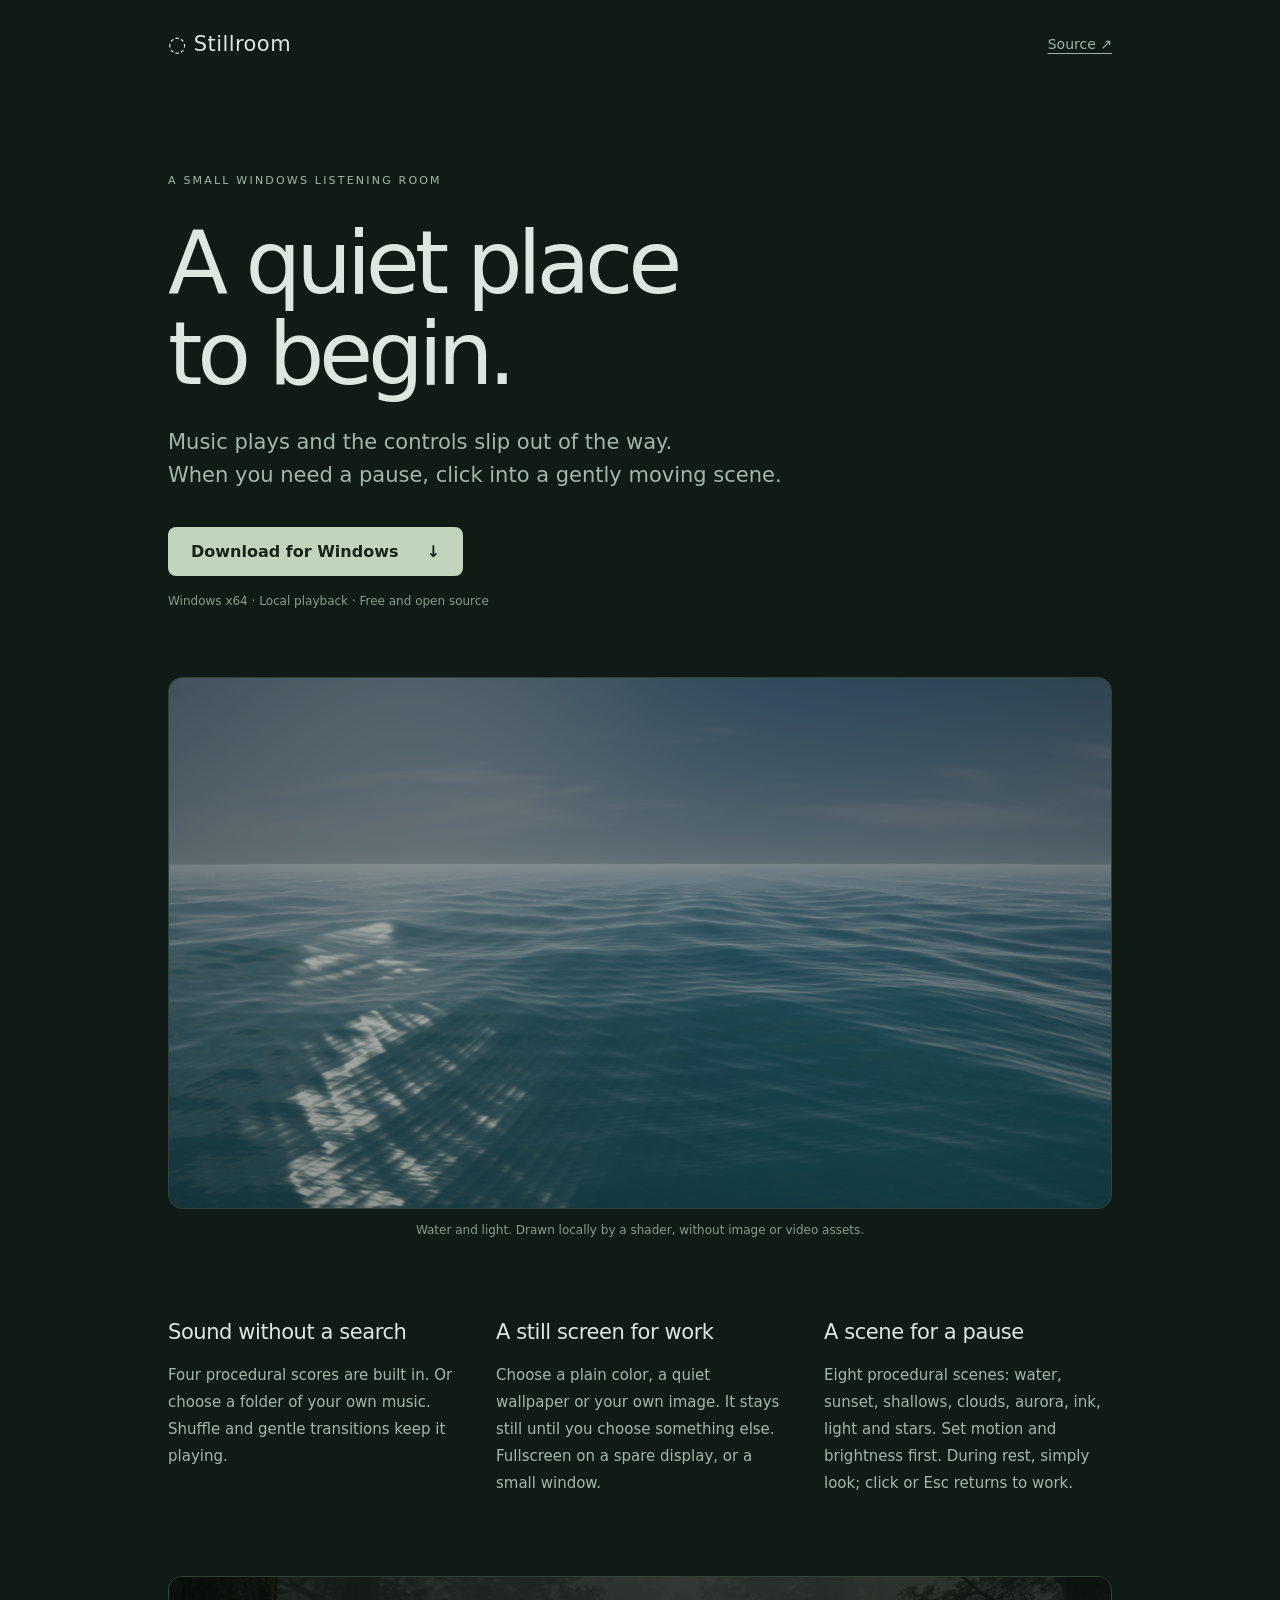
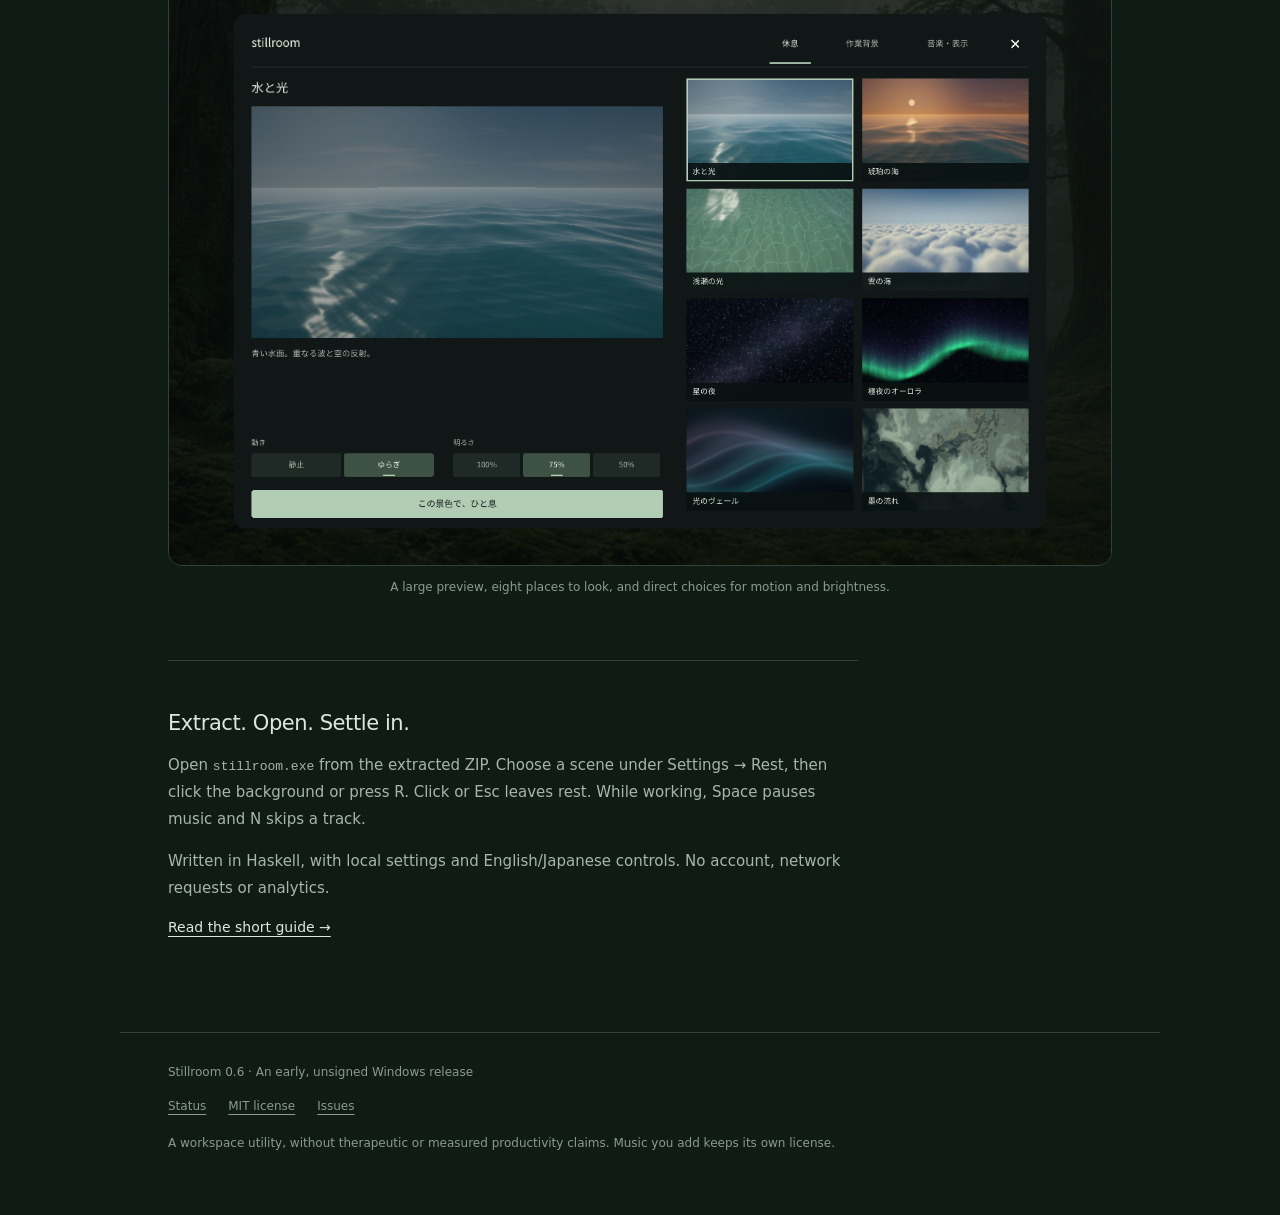
==== docs/index.html @ 0df1431c "Refine the quiet interface and retain native font data" ====
<!doctype html>
<html lang="en">
<meta charset="utf-8">
<meta name="viewport" content="width=device-width, initial-scale=1">
<meta name="description" content="Music and a quiet working screen, with eight procedural scenes for a short pause. A local Windows app written in Haskell, MIT licensed.">
<title>Stillroom — a quiet place to begin</title>
<link rel="stylesheet" href="style.css">
<header><a class="brand" href="./">◌ Stillroom</a><a href="https://github.com/M-simplifier/stillroom">Source ↗</a></header>
<main>
  <p class="eyebrow">A SMALL WINDOWS LISTENING ROOM</p>
  <h1>A quiet place<br>to begin.</h1>
  <p class="intro">Music plays and the controls slip out of the way.<br class="wide"> When you need a pause, click into a gently moving scene.</p>
  <a class="button" href="https://github.com/M-simplifier/stillroom/releases/latest">Download for Windows <span>↓</span></a>
  <p class="detail">Windows x64 · Local playback · Free and open source</p>
  <figure><img src="rest-water.png" width="2562" height="1442" alt="Blue procedural water reflecting a softly lit sky"><figcaption>Water and light. Drawn locally by a shader, without image or video assets.</figcaption></figure>
  <div class="features">
    <section><h2>Sound without a search</h2><p>Four procedural scores are built in. Or choose a folder of your own music. Shuffle and gentle transitions keep it playing.</p></section>
    <section><h2>A still screen for work</h2><p>Choose a plain color, a quiet wallpaper or your own image. It stays still until you choose something else. Fullscreen on a spare display, or a small window.</p></section>
    <section><h2>A scene for a pause</h2><p>Eight procedural scenes: water, sunset, shallows, clouds, aurora, ink, light and stars. Set motion and brightness first. During rest, simply look; click or Esc returns to work.</p></section>
  </div>
  <figure><img src="rest-gallery.png" width="1280" height="800" loading="lazy" alt="Stillroom's eight scene thumbnails and live preview, with motion and brightness settings"><figcaption>A large preview, eight places to look, and direct choices for motion and brightness.</figcaption></figure>
  <section class="start"><h2>Extract. Open. Settle in.</h2><p>Open <code>stillroom.exe</code> from the extracted ZIP. Choose a scene under Settings → Rest, then click the background or press R. Click or Esc leaves rest. While working, Space pauses music and N skips a track.</p><p>Written in Haskell, with local settings and English/Japanese controls. No account, network requests or analytics.</p><a href="https://github.com/M-simplifier/stillroom/blob/main/docs/guide.md">Read the short guide →</a></section>
</main>
<footer><span>Stillroom 0.6 · An early, unsigned Windows release</span><nav><a href="https://github.com/M-simplifier/stillroom/blob/main/STATUS.md">Status</a><a href="https://github.com/M-simplifier/stillroom/blob/main/LICENSE">MIT license</a><a href="https://github.com/M-simplifier/stillroom/issues">Issues</a></nav><p>A workspace utility, without therapeutic or measured productivity claims. Music you add keeps its own license.</p></footer>
</html>
---- docs/style.css ----
:root{color-scheme:dark;background:#111b16;color:#dce8df;font-family:system-ui,-apple-system,"Segoe UI",sans-serif;font-synthesis:none}*{box-sizing:border-box}body{margin:0}a{color:inherit;text-underline-offset:4px}header,main,footer{max-width:1040px;margin:auto;padding:32px 48px}header{display:flex;justify-content:space-between;align-items:center;font-size:14px}.brand{text-decoration:none;font-size:21px;letter-spacing:.02em}header>a:last-child{color:#9fb2a5}main{padding-top:72px}.eyebrow{color:#a3b8a9;font-size:11px;letter-spacing:.2em}h1{font-size:clamp(48px,7.5vw,88px);font-weight:450;letter-spacing:-.06em;line-height:1.04;margin:26px 0}p{line-height:1.8}.intro{font-size:21px;color:#a4b7aa;line-height:1.6;margin:26px 0 34px}.button{display:inline-flex;gap:28px;align-items:center;background:#c1d5bd;color:#16251a;border-radius:8px;padding:15px 23px;text-decoration:none;font-weight:600}.button:hover{background:#d4e6d0}.detail{color:#879d8d;font-size:12px;margin-top:15px}figure{margin:64px 0 66px}figure img{display:block;width:100%;height:auto;border:1px solid #304336;border-radius:14px}figcaption{font-size:12px;color:#879d8d;text-align:center;margin-top:14px}.features{display:grid;grid-template-columns:repeat(3,1fr);gap:40px}h2{font-size:21px;font-weight:500;letter-spacing:-.02em}.features p,.start p{font-size:15px;color:#a4b7aa}.start{margin-top:64px;padding:32px 0;border-top:1px solid #304336;max-width:690px}.start a{font-size:14px}.start code{font-size:13px}footer{border-top:1px solid #304336;font-size:12px;color:#879d8d;margin-top:32px;padding-bottom:48px}footer nav{display:flex;gap:22px;margin:20px 0}footer p{max-width:680px}a:focus-visible{outline:2px solid #d4e6d0;outline-offset:6px}@media(max-width:650px){header,main,footer{padding-left:24px;padding-right:24px}main{padding-top:48px}.intro{font-size:18px}.wide{display:none}.features{grid-template-columns:1fr;gap:14px}figure{margin:45px 0}.start{margin-top:40px}}
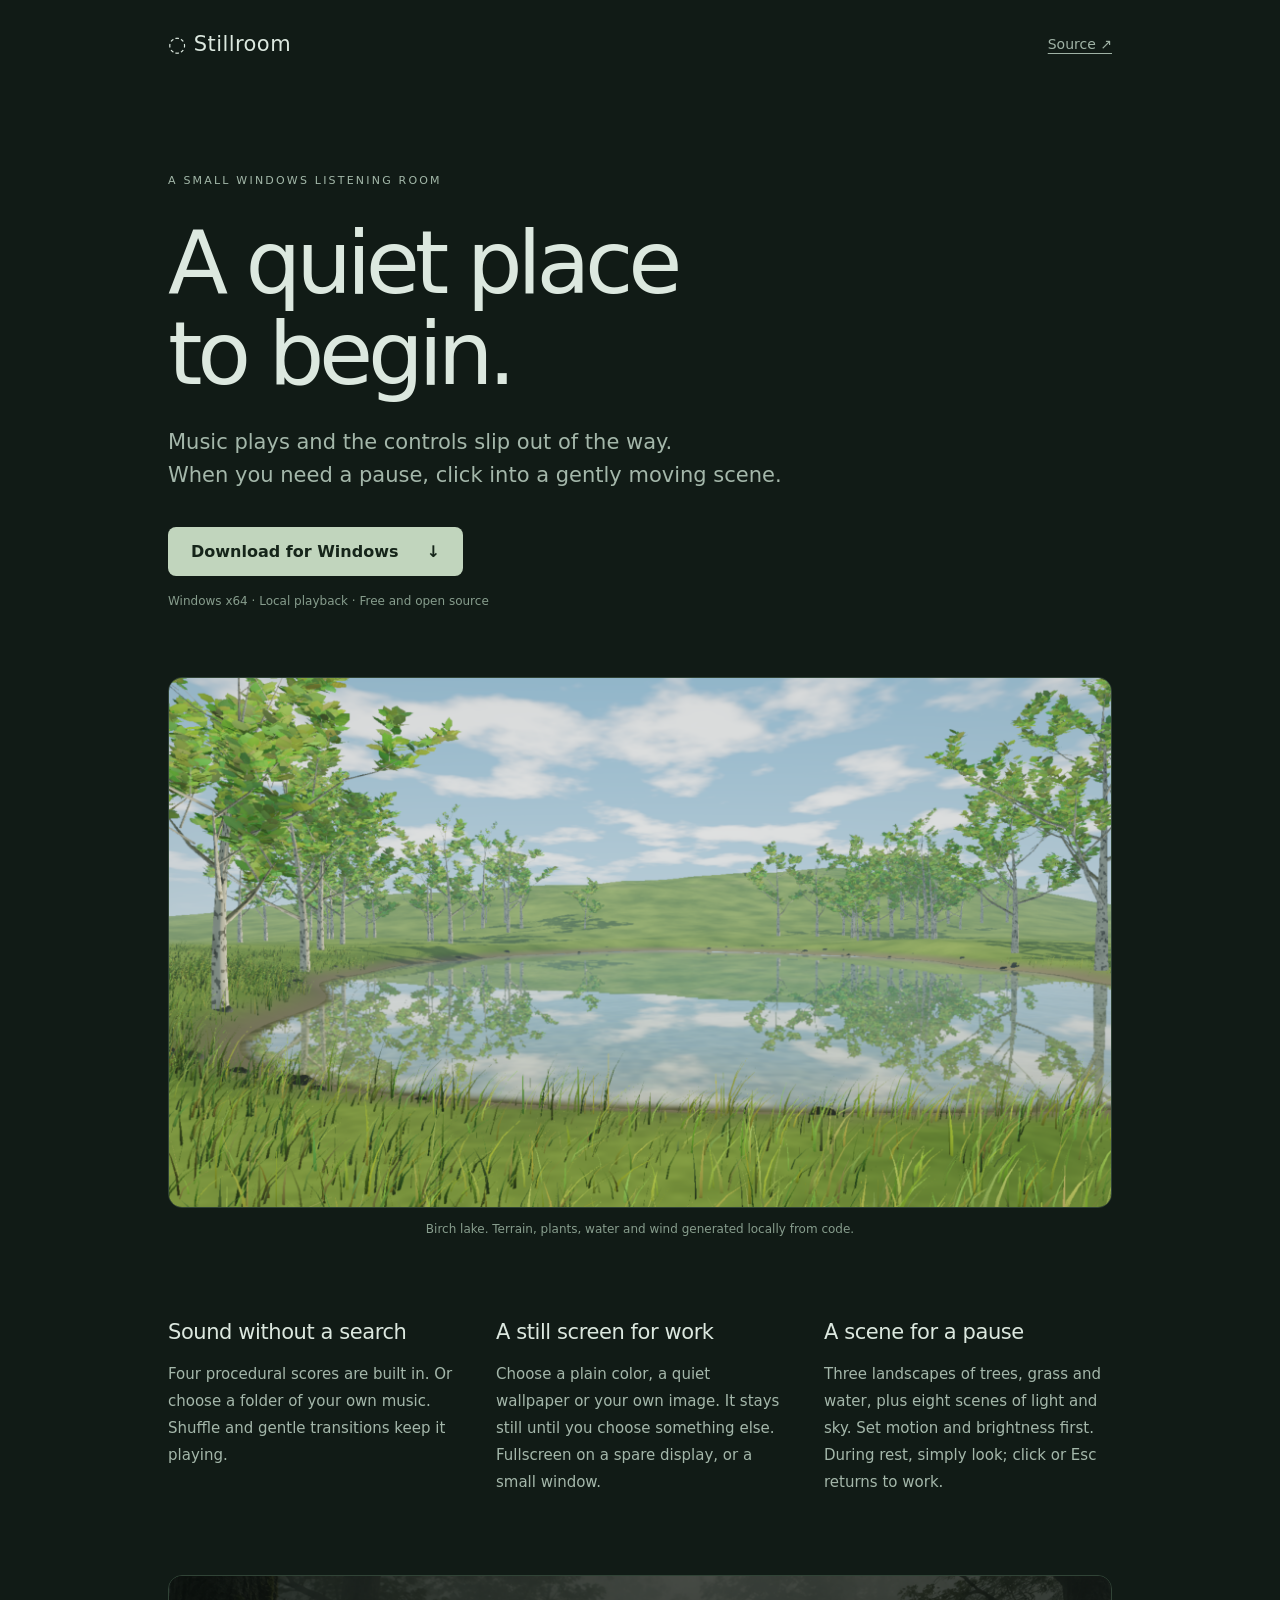
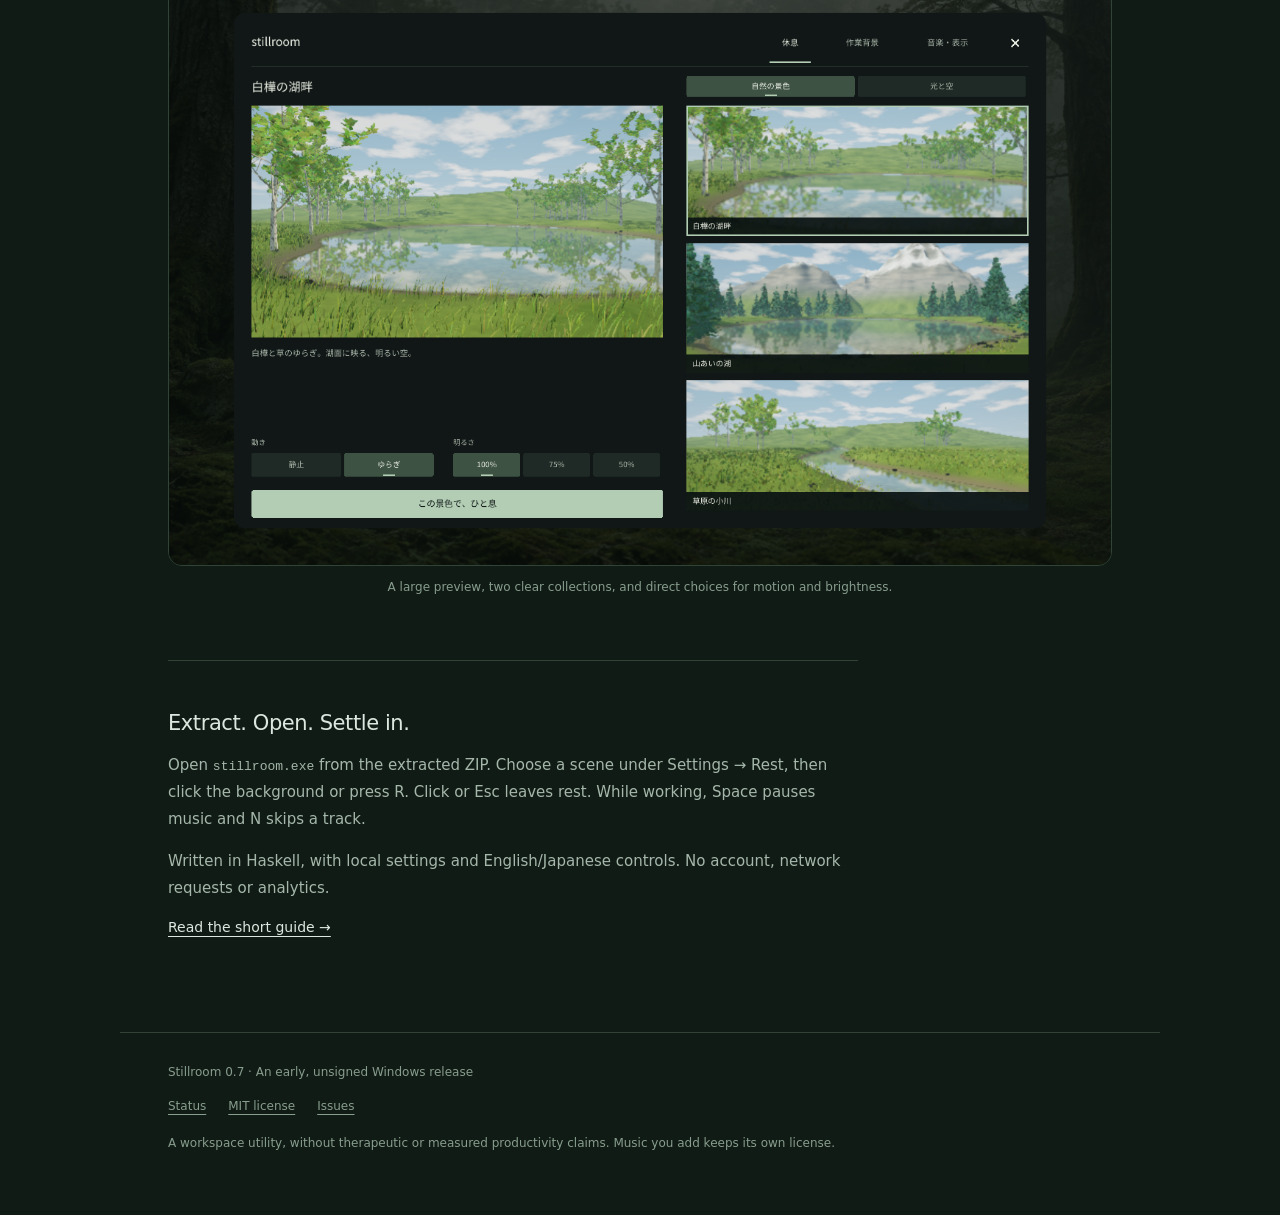
==== commit 24f2fde8: "Add procedural landscapes and bounded rest rendering" ====
--- a/docs/index.html
+++ b/docs/index.html
@@ -2,7 +2,7 @@
 <html lang="en">
 <meta charset="utf-8">
 <meta name="viewport" content="width=device-width, initial-scale=1">
-<meta name="description" content="Music and a quiet working screen, with eight procedural scenes for a short pause. A local Windows app written in Haskell, MIT licensed.">
+<meta name="description" content="Music and a quiet working screen, with eleven procedural scenes for a short pause. A local Windows app written in Haskell, MIT licensed.">
 <title>Stillroom — a quiet place to begin</title>
 <link rel="stylesheet" href="style.css">
 <header><a class="brand" href="./">◌ Stillroom</a><a href="https://github.com/M-simplifier/stillroom">Source ↗</a></header>
@@ -12,14 +12,14 @@
   <p class="intro">Music plays and the controls slip out of the way.<br class="wide"> When you need a pause, click into a gently moving scene.</p>
   <a class="button" href="https://github.com/M-simplifier/stillroom/releases/latest">Download for Windows <span>↓</span></a>
   <p class="detail">Windows x64 · Local playback · Free and open source</p>
-  <figure><img src="rest-water.png" width="2562" height="1442" alt="Blue procedural water reflecting a softly lit sky"><figcaption>Water and light. Drawn locally by a shader, without image or video assets.</figcaption></figure>
+  <figure><img src="rest-landscape.png" width="1920" height="1080" alt="Birches and grass around a lake reflecting the sky"><figcaption>Birch lake. Terrain, plants, water and wind generated locally from code.</figcaption></figure>
   <div class="features">
     <section><h2>Sound without a search</h2><p>Four procedural scores are built in. Or choose a folder of your own music. Shuffle and gentle transitions keep it playing.</p></section>
     <section><h2>A still screen for work</h2><p>Choose a plain color, a quiet wallpaper or your own image. It stays still until you choose something else. Fullscreen on a spare display, or a small window.</p></section>
-    <section><h2>A scene for a pause</h2><p>Eight procedural scenes: water, sunset, shallows, clouds, aurora, ink, light and stars. Set motion and brightness first. During rest, simply look; click or Esc returns to work.</p></section>
+    <section><h2>A scene for a pause</h2><p>Three landscapes of trees, grass and water, plus eight scenes of light and sky. Set motion and brightness first. During rest, simply look; click or Esc returns to work.</p></section>
   </div>
-  <figure><img src="rest-gallery.png" width="1280" height="800" loading="lazy" alt="Stillroom's eight scene thumbnails and live preview, with motion and brightness settings"><figcaption>A large preview, eight places to look, and direct choices for motion and brightness.</figcaption></figure>
+  <figure><img src="rest-gallery.png" width="1280" height="800" loading="lazy" alt="Landscape thumbnails beside a live preview, with motion and brightness settings"><figcaption>A large preview, two clear collections, and direct choices for motion and brightness.</figcaption></figure>
   <section class="start"><h2>Extract. Open. Settle in.</h2><p>Open <code>stillroom.exe</code> from the extracted ZIP. Choose a scene under Settings → Rest, then click the background or press R. Click or Esc leaves rest. While working, Space pauses music and N skips a track.</p><p>Written in Haskell, with local settings and English/Japanese controls. No account, network requests or analytics.</p><a href="https://github.com/M-simplifier/stillroom/blob/main/docs/guide.md">Read the short guide →</a></section>
 </main>
-<footer><span>Stillroom 0.6 · An early, unsigned Windows release</span><nav><a href="https://github.com/M-simplifier/stillroom/blob/main/STATUS.md">Status</a><a href="https://github.com/M-simplifier/stillroom/blob/main/LICENSE">MIT license</a><a href="https://github.com/M-simplifier/stillroom/issues">Issues</a></nav><p>A workspace utility, without therapeutic or measured productivity claims. Music you add keeps its own license.</p></footer>
+<footer><span>Stillroom 0.7 · An early, unsigned Windows release</span><nav><a href="https://github.com/M-simplifier/stillroom/blob/main/STATUS.md">Status</a><a href="https://github.com/M-simplifier/stillroom/blob/main/LICENSE">MIT license</a><a href="https://github.com/M-simplifier/stillroom/issues">Issues</a></nav><p>A workspace utility, without therapeutic or measured productivity claims. Music you add keeps its own license.</p></footer>
 </html>
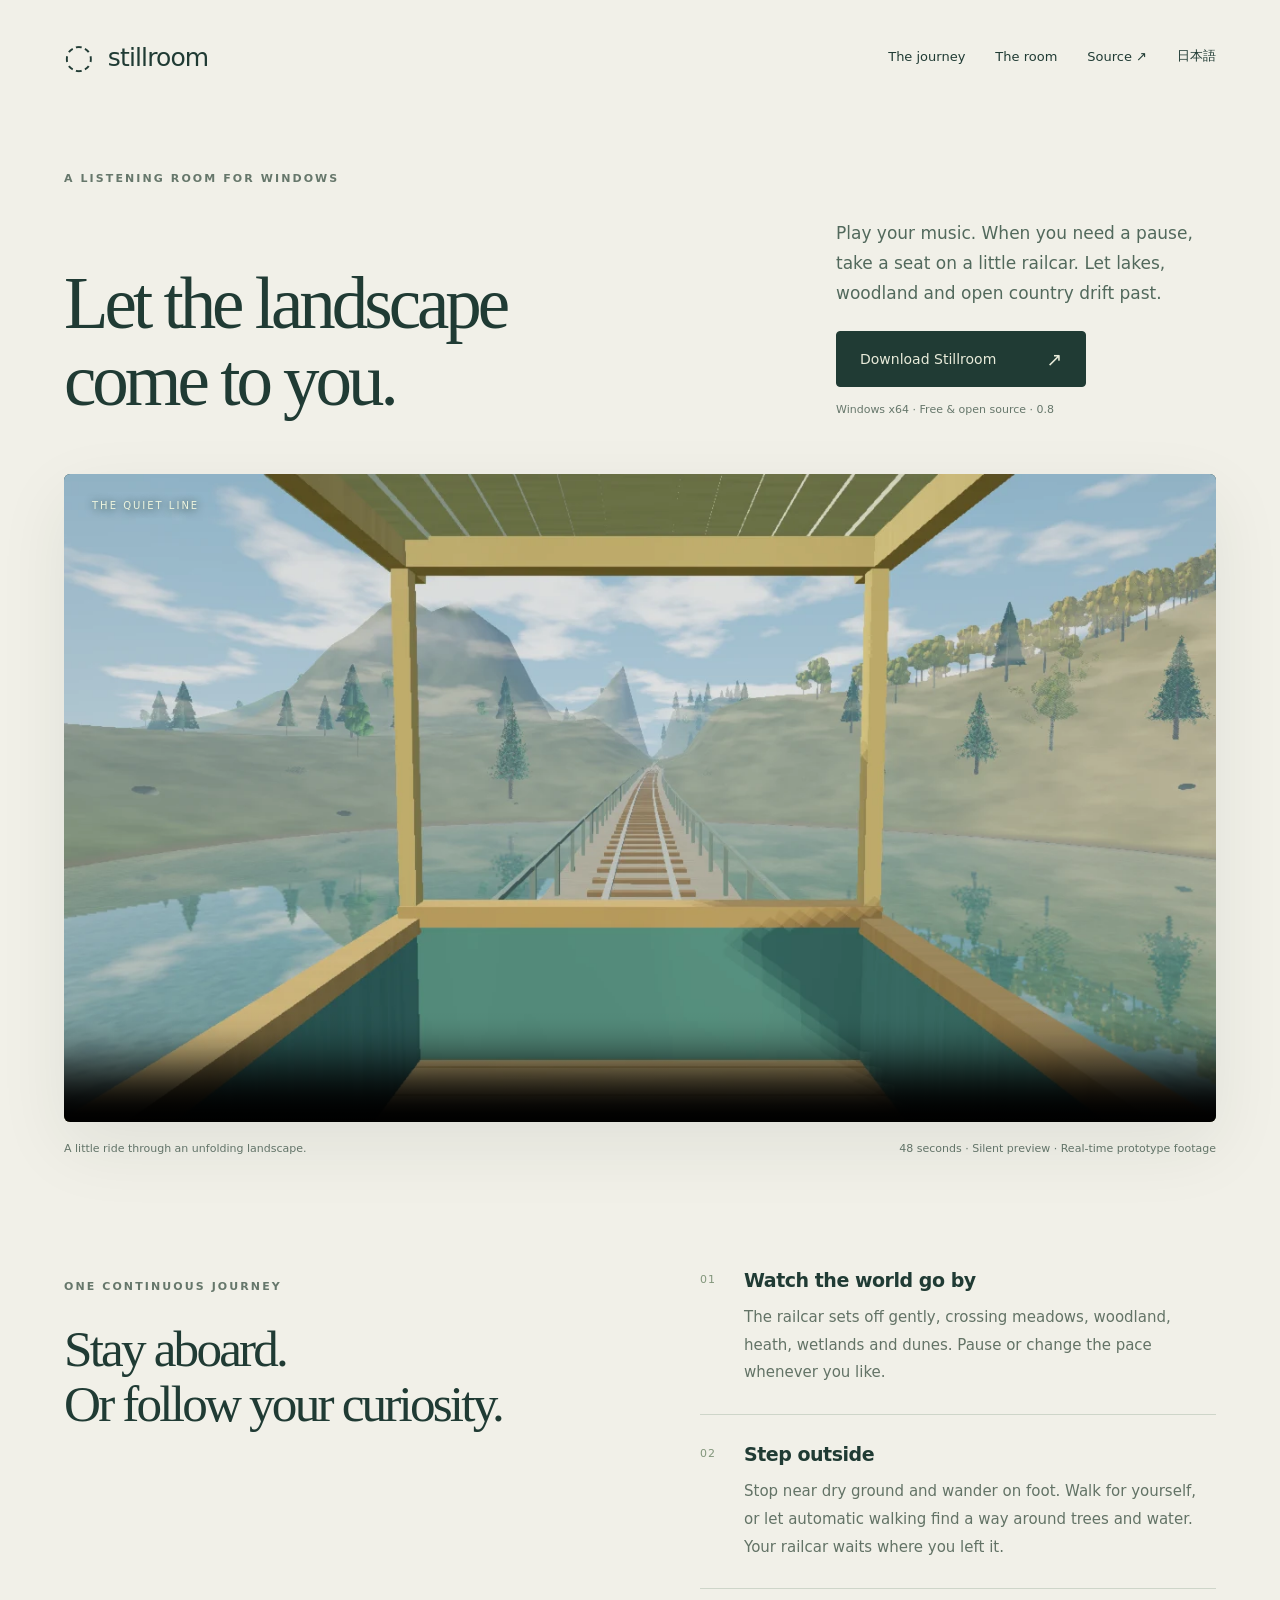
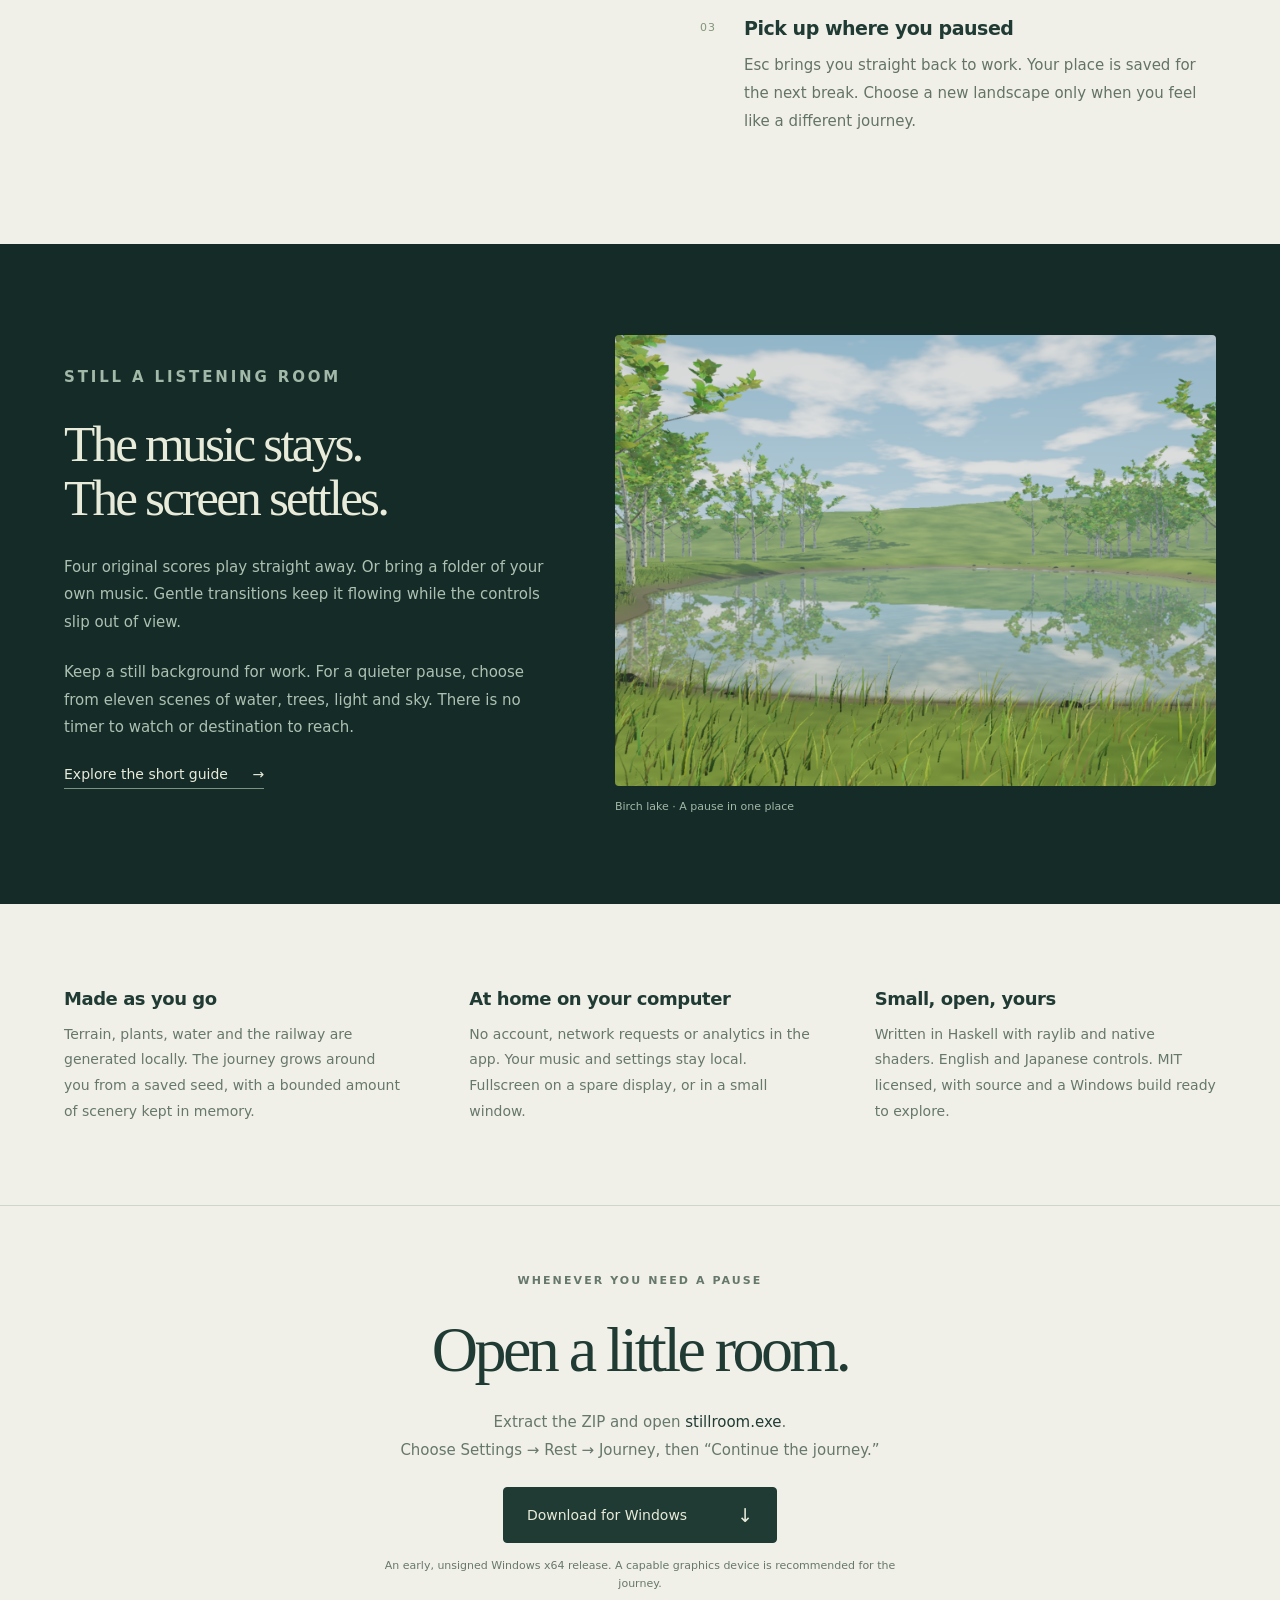
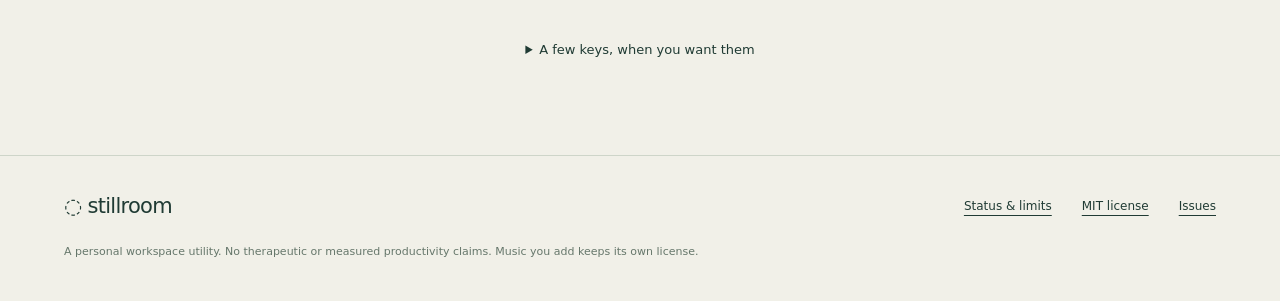
==== commit 443f9c30: "Integrate continuous railcar journeys and refresh the website" ====
--- a/docs/index.html
+++ b/docs/index.html
@@ -1,25 +1,50 @@
 <!doctype html>
 <html lang="en">
-<meta charset="utf-8">
-<meta name="viewport" content="width=device-width, initial-scale=1">
-<meta name="description" content="Music and a quiet working screen, with eleven procedural scenes for a short pause. A local Windows app written in Haskell, MIT licensed.">
-<title>Stillroom — a quiet place to begin</title>
-<link rel="stylesheet" href="style.css">
-<header><a class="brand" href="./">◌ Stillroom</a><a href="https://github.com/M-simplifier/stillroom">Source ↗</a></header>
-<main>
-  <p class="eyebrow">A SMALL WINDOWS LISTENING ROOM</p>
-  <h1>A quiet place<br>to begin.</h1>
-  <p class="intro">Music plays and the controls slip out of the way.<br class="wide"> When you need a pause, click into a gently moving scene.</p>
-  <a class="button" href="https://github.com/M-simplifier/stillroom/releases/latest">Download for Windows <span>↓</span></a>
-  <p class="detail">Windows x64 · Local playback · Free and open source</p>
-  <figure><img src="rest-landscape.png" width="1920" height="1080" alt="Birches and grass around a lake reflecting the sky"><figcaption>Birch lake. Terrain, plants, water and wind generated locally from code.</figcaption></figure>
-  <div class="features">
-    <section><h2>Sound without a search</h2><p>Four procedural scores are built in. Or choose a folder of your own music. Shuffle and gentle transitions keep it playing.</p></section>
-    <section><h2>A still screen for work</h2><p>Choose a plain color, a quiet wallpaper or your own image. It stays still until you choose something else. Fullscreen on a spare display, or a small window.</p></section>
-    <section><h2>A scene for a pause</h2><p>Three landscapes of trees, grass and water, plus eight scenes of light and sky. Set motion and brightness first. During rest, simply look; click or Esc returns to work.</p></section>
-  </div>
-  <figure><img src="rest-gallery.png" width="1280" height="800" loading="lazy" alt="Landscape thumbnails beside a live preview, with motion and brightness settings"><figcaption>A large preview, two clear collections, and direct choices for motion and brightness.</figcaption></figure>
-  <section class="start"><h2>Extract. Open. Settle in.</h2><p>Open <code>stillroom.exe</code> from the extracted ZIP. Choose a scene under Settings → Rest, then click the background or press R. Click or Esc leaves rest. While working, Space pauses music and N skips a track.</p><p>Written in Haskell, with local settings and English/Japanese controls. No account, network requests or analytics.</p><a href="https://github.com/M-simplifier/stillroom/blob/main/docs/guide.md">Read the short guide →</a></section>
+<head>
+  <meta charset="utf-8">
+  <meta name="viewport" content="width=device-width, initial-scale=1">
+  <meta name="description" content="Music for working. A quiet railcar journey when you pause. Stillroom is a free, local Windows listening room with landscapes generated from code.">
+  <meta name="theme-color" content="#152b27">
+  <meta property="og:title" content="Stillroom — let the landscape come to you">
+  <meta property="og:description" content="Play your music. Take a quiet ride. Step outside and wander.">
+  <meta property="og:image" content="https://m-simplifier.github.io/stillroom/journey-poster.webp">
+  <title>Stillroom — let the landscape come to you</title>
+  <link rel="stylesheet" href="style.css">
+</head>
+<body>
+<a class="skip" href="#main">Skip to content</a>
+<header class="site-header">
+  <a class="brand" href="./" aria-label="Stillroom home"><span class="mark" aria-hidden="true">◌</span> stillroom</a>
+  <nav aria-label="Main navigation"><a href="#journey">The journey</a><a href="#room">The room</a><a href="https://github.com/M-simplifier/stillroom">Source ↗</a><a href="ja.html" lang="ja">日本語</a></nav>
+</header>
+<main id="main">
+  <section class="hero wrap" aria-labelledby="hero-title">
+    <p class="eyebrow">A listening room for Windows</p>
+    <div class="hero-copy"><h1 id="hero-title">Let the landscape<br>come to you.</h1><div class="hero-aside"><p>Play your music. When you need a pause, take a seat on a little railcar. Let lakes, woodland and open country drift past.</p><a class="button" href="https://github.com/M-simplifier/stillroom/releases/latest">Download Stillroom <span aria-hidden="true">↗</span></a><p class="detail">Windows x64 · Free &amp; open source · 0.8</p></div></div>
+  </section>
+  <figure class="film wrap" id="journey">
+    <div class="film-frame"><video controls playsinline preload="none" poster="journey-poster.webp" width="1280" height="720" aria-label="A quiet railcar ride through a procedurally generated landscape"><source src="journey.mp4" type="video/mp4"><p>Your browser cannot play this video. <a href="journey.mp4">Download the journey film</a>.</p></video><span class="film-tag" aria-hidden="true">THE QUIET LINE</span></div>
+    <figcaption><span>A little ride through an unfolding landscape.</span><span>48 seconds · Silent preview · Real-time prototype footage</span></figcaption>
+  </figure>
+  <section class="journey-copy wrap" aria-labelledby="journey-title">
+    <div class="section-heading"><p class="eyebrow">One continuous journey</p><h2 id="journey-title">Stay aboard.<br>Or follow your curiosity.</h2></div>
+    <div class="steps">
+      <article><span class="number">01</span><h3>Watch the world go by</h3><p>The railcar sets off gently, crossing meadows, woodland, heath, wetlands and dunes. Pause or change the pace whenever you like.</p></article>
+      <article><span class="number">02</span><h3>Step outside</h3><p>Stop near dry ground and wander on foot. Walk for yourself, or let automatic walking find a way around trees and water. Your railcar waits where you left it.</p></article>
+      <article><span class="number">03</span><h3>Pick up where you paused</h3><p>Esc brings you straight back to work. Your place is saved for the next break. Choose a new landscape only when you feel like a different journey.</p></article>
+    </div>
+  </section>
+  <section class="room" id="room" aria-labelledby="room-title"><div class="wrap room-grid">
+    <div><p class="eyebrow">Still a listening room</p><h2 id="room-title">The music stays.<br>The screen settles.</h2><p>Four original scores play straight away. Or bring a folder of your own music. Gentle transitions keep it flowing while the controls slip out of view.</p><p>Keep a still background for work. For a quieter pause, choose from eleven scenes of water, trees, light and sky. There is no timer to watch or destination to reach.</p><a class="text-link" href="https://github.com/M-simplifier/stillroom/blob/main/docs/guide.md">Explore the short guide <span aria-hidden="true">→</span></a></div>
+    <figure><img src="rest-landscape.png" width="1920" height="1080" loading="lazy" alt="A still viewpoint among birches and grasses at a reflective lake"><figcaption>Birch lake · A pause in one place</figcaption></figure>
+  </div></section>
+  <section class="details wrap" aria-label="About the app">
+    <article><h3>Made as you go</h3><p>Terrain, plants, water and the railway are generated locally. The journey grows around you from a saved seed, with a bounded amount of scenery kept in memory.</p></article>
+    <article><h3>At home on your computer</h3><p>No account, network requests or analytics in the app. Your music and settings stay local. Fullscreen on a spare display, or in a small window.</p></article>
+    <article><h3>Small, open, yours</h3><p>Written in Haskell with raylib and native shaders. English and Japanese controls. MIT licensed, with source and a Windows build ready to explore.</p></article>
+  </section>
+  <section class="start wrap" aria-labelledby="start-title"><p class="eyebrow">Whenever you need a pause</p><h2 id="start-title">Open a little room.</h2><p>Extract the ZIP and open <code>stillroom.exe</code>.<br>Choose Settings → Rest → Journey, then “Continue the journey.”</p><a class="button" href="https://github.com/M-simplifier/stillroom/releases/latest">Download for Windows <span aria-hidden="true">↓</span></a><p class="detail">An early, unsigned Windows x64 release. A capable graphics device is recommended for the journey.</p><details><summary>A few keys, when you want them</summary><div class="keys"><p><kbd>R</kbd> Enter a break <span>·</span> <kbd>Esc</kbd> Return to work</p><p><kbd>Space</kbd> Stop / ride <span>·</span> <kbd>E</kbd> Step outside / board</p><p><kbd>WASD</kbd> Walk <span>·</span> <kbd>Space</kbd> Automatic walking on foot</p><p>Click to look around; click again or press Tab to release. <kbd>F1</kbd> shows the controls.</p></div></details></section>
 </main>
-<footer><span>Stillroom 0.7 · An early, unsigned Windows release</span><nav><a href="https://github.com/M-simplifier/stillroom/blob/main/STATUS.md">Status</a><a href="https://github.com/M-simplifier/stillroom/blob/main/LICENSE">MIT license</a><a href="https://github.com/M-simplifier/stillroom/issues">Issues</a></nav><p>A workspace utility, without therapeutic or measured productivity claims. Music you add keeps its own license.</p></footer>
+<footer class="wrap"><a class="brand" href="./">◌ stillroom</a><nav aria-label="Project links"><a href="https://github.com/M-simplifier/stillroom/blob/main/STATUS.md">Status &amp; limits</a><a href="https://github.com/M-simplifier/stillroom/blob/main/LICENSE">MIT license</a><a href="https://github.com/M-simplifier/stillroom/issues">Issues</a></nav><p>A personal workspace utility. No therapeutic or measured productivity claims. Music you add keeps its own license.</p></footer>
+</body>
 </html>
--- a/docs/style.css
+++ b/docs/style.css
@@ -1 +1,8 @@
-:root{color-scheme:dark;background:#111b16;color:#dce8df;font-family:system-ui,-apple-system,"Segoe UI",sans-serif;font-synthesis:none}*{box-sizing:border-box}body{margin:0}a{color:inherit;text-underline-offset:4px}header,main,footer{max-width:1040px;margin:auto;padding:32px 48px}header{display:flex;justify-content:space-between;align-items:center;font-size:14px}.brand{text-decoration:none;font-size:21px;letter-spacing:.02em}header>a:last-child{color:#9fb2a5}main{padding-top:72px}.eyebrow{color:#a3b8a9;font-size:11px;letter-spacing:.2em}h1{font-size:clamp(48px,7.5vw,88px);font-weight:450;letter-spacing:-.06em;line-height:1.04;margin:26px 0}p{line-height:1.8}.intro{font-size:21px;color:#a4b7aa;line-height:1.6;margin:26px 0 34px}.button{display:inline-flex;gap:28px;align-items:center;background:#c1d5bd;color:#16251a;border-radius:8px;padding:15px 23px;text-decoration:none;font-weight:600}.button:hover{background:#d4e6d0}.detail{color:#879d8d;font-size:12px;margin-top:15px}figure{margin:64px 0 66px}figure img{display:block;width:100%;height:auto;border:1px solid #304336;border-radius:14px}figcaption{font-size:12px;color:#879d8d;text-align:center;margin-top:14px}.features{display:grid;grid-template-columns:repeat(3,1fr);gap:40px}h2{font-size:21px;font-weight:500;letter-spacing:-.02em}.features p,.start p{font-size:15px;color:#a4b7aa}.start{margin-top:64px;padding:32px 0;border-top:1px solid #304336;max-width:690px}.start a{font-size:14px}.start code{font-size:13px}footer{border-top:1px solid #304336;font-size:12px;color:#879d8d;margin-top:32px;padding-bottom:48px}footer nav{display:flex;gap:22px;margin:20px 0}footer p{max-width:680px}a:focus-visible{outline:2px solid #d4e6d0;outline-offset:6px}@media(max-width:650px){header,main,footer{padding-left:24px;padding-right:24px}main{padding-top:48px}.intro{font-size:18px}.wide{display:none}.features{grid-template-columns:1fr;gap:14px}figure{margin:45px 0}.start{margin-top:40px}}
+@charset "UTF-8";
+:root{color-scheme:light;--paper:#f1f0e8;--ink:#203b34;--muted:#66776b;--line:#ced5c9;--dark:#152b27;--cream:#e8ebda;font-family:system-ui,-apple-system,"Segoe UI","Noto Sans JP",sans-serif;font-synthesis:none;background:var(--paper);color:var(--ink)}
+*{box-sizing:border-box}html{scroll-behavior:smooth;scroll-padding-top:24px}body{margin:0}a{color:inherit;text-underline-offset:5px}button,a,summary{-webkit-tap-highlight-color:transparent}a:focus-visible,summary:focus-visible,video:focus-visible{outline:3px solid #659077;outline-offset:7px}.wrap,.site-header{max-width:1328px;margin-inline:auto;padding-inline:64px}.site-header{height:112px;display:flex;align-items:center;justify-content:space-between;gap:24px}.brand{text-decoration:none;font-size:25px;font-weight:500;letter-spacing:-.035em;white-space:nowrap}.mark{font-size:34px;vertical-align:-2px;margin-right:8px}.site-header nav,footer nav{display:flex;gap:30px;align-items:center;font-size:13px}.site-header nav a{text-decoration:none}.site-header nav a:hover{text-decoration:underline}.skip{position:absolute;top:-100px;left:20px;z-index:2;background:var(--paper);padding:12px}.skip:focus{top:16px}.eyebrow{text-transform:uppercase;letter-spacing:.19em;font-size:11px;font-weight:600;color:var(--muted);margin:0 0 25px}.hero{padding-top:57px;padding-bottom:55px}.hero-copy{display:grid;grid-template-columns:1.25fr 1fr;gap:60px;align-items:end}h1,h2{font-family:Georgia,"Times New Roman","Yu Mincho",serif;font-weight:400;letter-spacing:-.055em;margin:0;line-height:1.06}h1{font-size:clamp(50px,5.7vw,79px)}h2{font-size:clamp(37px,4vw,56px)}h3{font-size:19px;letter-spacing:-.025em;font-weight:550;margin:0 0 13px}p{font-size:16px;line-height:1.85;margin:0 0 22px}.hero-aside{max-width:380px;justify-self:end}.hero-aside>p:first-child{font-size:17px;line-height:1.75;color:#52695c;margin-top:5px}.button{display:inline-flex;align-items:center;justify-content:space-between;gap:50px;background:var(--ink);color:var(--cream);border:1px solid var(--ink);border-radius:4px;padding:16px 23px;text-decoration:none;font-size:14px;font-weight:500;transition:background .2s,color .2s}.button:hover{background:#315647}.button span{font-size:19px}.detail{font-size:11px;color:var(--muted);margin-top:14px;margin-bottom:0;line-height:1.7}.film{margin-block:0}.film-frame{position:relative;background:#223f39;border-radius:6px;overflow:hidden;box-shadow:0 24px 70px #18382b14}.film video{display:block;width:100%;height:auto;aspect-ratio:16/9;object-fit:cover;background:#193931}.film-tag{pointer-events:none;position:absolute;top:26px;left:28px;color:#edf4de;font-size:10px;letter-spacing:.2em;text-shadow:0 1px 8px #163221}.film figcaption{display:flex;justify-content:space-between;gap:20px;margin-top:18px;font-size:11px;color:var(--muted);line-height:1.7}.journey-copy{display:grid;grid-template-columns:1fr 1fr;gap:120px;padding-top:110px;padding-bottom:108px}.section-heading{padding-top:8px}.steps article{position:relative;padding:0 0 27px 44px;margin-bottom:28px;border-bottom:1px solid var(--line)}.steps article:last-child{border:0;margin:0;padding-bottom:0}.steps .number{position:absolute;left:0;top:4px;font-size:11px;color:#82967b;letter-spacing:.1em}.steps p{font-size:15px;color:#637366;margin:0;line-height:1.85}.room{background:var(--dark);color:var(--cream);padding-block:91px}.room-grid{display:grid;grid-template-columns:1fr 1.25fr;gap:70px;align-items:center}.room .eyebrow{color:#a2b8a8}.room h2{margin-bottom:28px}.room p{font-size:15px;color:#adc1b2}.room figure{margin:0}.room img{display:block;width:100%;height:auto;aspect-ratio:4/3;object-fit:cover;border-radius:4px}.room figcaption{font-size:11px;color:#a2b8a8;margin-top:14px}.text-link{font-size:14px;text-decoration:none;border-bottom:1px solid #7b9381;padding-bottom:6px}.text-link span{padding-left:20px}.details{display:grid;grid-template-columns:repeat(3,1fr);gap:64px;padding-top:84px;padding-bottom:80px}.details h3{font-size:18px}.details p{font-size:14px;color:var(--muted);margin:0}.start{padding-block:65px 86px;text-align:center;border-top:1px solid var(--line)}.start h2{font-size:clamp(43px,5vw,64px);margin-bottom:25px}.start>p:not(.eyebrow):not(.detail){font-size:15px;color:var(--muted)}.start .button{min-width:258px}.start .detail{max-width:540px;margin-inline:auto}.start code{font-family:inherit;color:var(--ink)}details{max-width:600px;margin:36px auto 0;font-size:13px}summary{cursor:pointer;color:var(--ink);padding:12px;list-style-position:inside}.keys{padding:15px 20px 4px;background:#e6eadf;border-radius:5px}.keys p{font-size:13px;margin-bottom:13px}.keys span{padding-inline:10px;color:#859480}kbd{font-family:inherit;font-weight:600}footer{border-top:1px solid var(--line);padding-block:38px;display:flex;align-items:center;justify-content:space-between;gap:24px;flex-wrap:wrap}footer .brand{font-size:21px}footer nav{font-size:12px}footer p{flex-basis:100%;margin:0;color:var(--muted);font-size:11px}.ja h1,.ja h2{letter-spacing:.01em;line-height:1.45}.ja h1{font-size:clamp(37px,4.5vw,62px)}.ja h2{font-size:clamp(29px,3vw,42px)}.ja .hero-aside>p:first-child{font-size:15px}.ja .hero-copy{grid-template-columns:1.2fr 1fr}.ja .eyebrow{letter-spacing:.15em}.ja .room-grid{gap:56px}
+@media(min-width:1600px){.hero{padding-top:72px}.film-frame{border-radius:8px}}
+@media(max-width:1000px){.wrap,.site-header{padding-inline:36px}.hero-copy{gap:35px}.hero-aside{max-width:330px}h1{font-size:57px}.journey-copy{gap:60px}.room-grid{gap:35px}.details{gap:30px}.site-header nav{gap:22px}.ja h1{font-size:43px}}
+@media(max-width:700px){.wrap,.site-header{padding-inline:24px}.site-header{height:86px;gap:14px}.brand{font-size:22px}.mark{font-size:29px;margin-right:4px}.site-header nav{gap:17px;font-size:12px}.site-header nav a:nth-child(-n+2){display:none}.hero{padding-top:33px;padding-bottom:34px}.hero-copy,.ja .hero-copy{display:block}h1{font-size:clamp(45px,9vw,62px)}.hero-aside{max-width:440px;margin-top:25px;justify-self:initial}.hero-aside>p:first-child{font-size:16px}.eyebrow{font-size:10px;margin-bottom:20px}.film{padding-inline:12px}.film-frame{border-radius:4px}.film-tag{top:14px;left:16px;font-size:8px}.film figcaption{display:block;padding-inline:12px;margin-top:12px}.film figcaption span{display:block}.film figcaption span+span{margin-top:3px;font-size:10px}.journey-copy{display:block;padding-top:65px;padding-bottom:60px}.section-heading{margin-bottom:38px}h2{font-size:42px}.steps article{padding-left:35px;margin-bottom:23px;padding-bottom:23px}.room{padding-block:60px}.room-grid{display:flex;flex-direction:column;gap:37px}.room img{aspect-ratio:16/10}.details{grid-template-columns:1fr;padding-top:52px;padding-bottom:48px;gap:29px}.details article{max-width:480px}.start{padding-block:49px 57px}.start h2{font-size:45px}.start .detail{font-size:11px}footer{align-items:flex-start;gap:22px;padding-block:28px}footer nav{gap:20px;font-size:11px}footer p{font-size:10px}.ja h1{font-size:clamp(33px,8.5vw,48px)}.ja h2{font-size:32px}.ja .hero-aside{margin-top:20px}.keys{padding-inline:12px}.keys p{font-size:12px}}
+@media(prefers-reduced-motion:reduce){html{scroll-behavior:auto}.button{transition:none}}
+.phrase{display:inline-block}
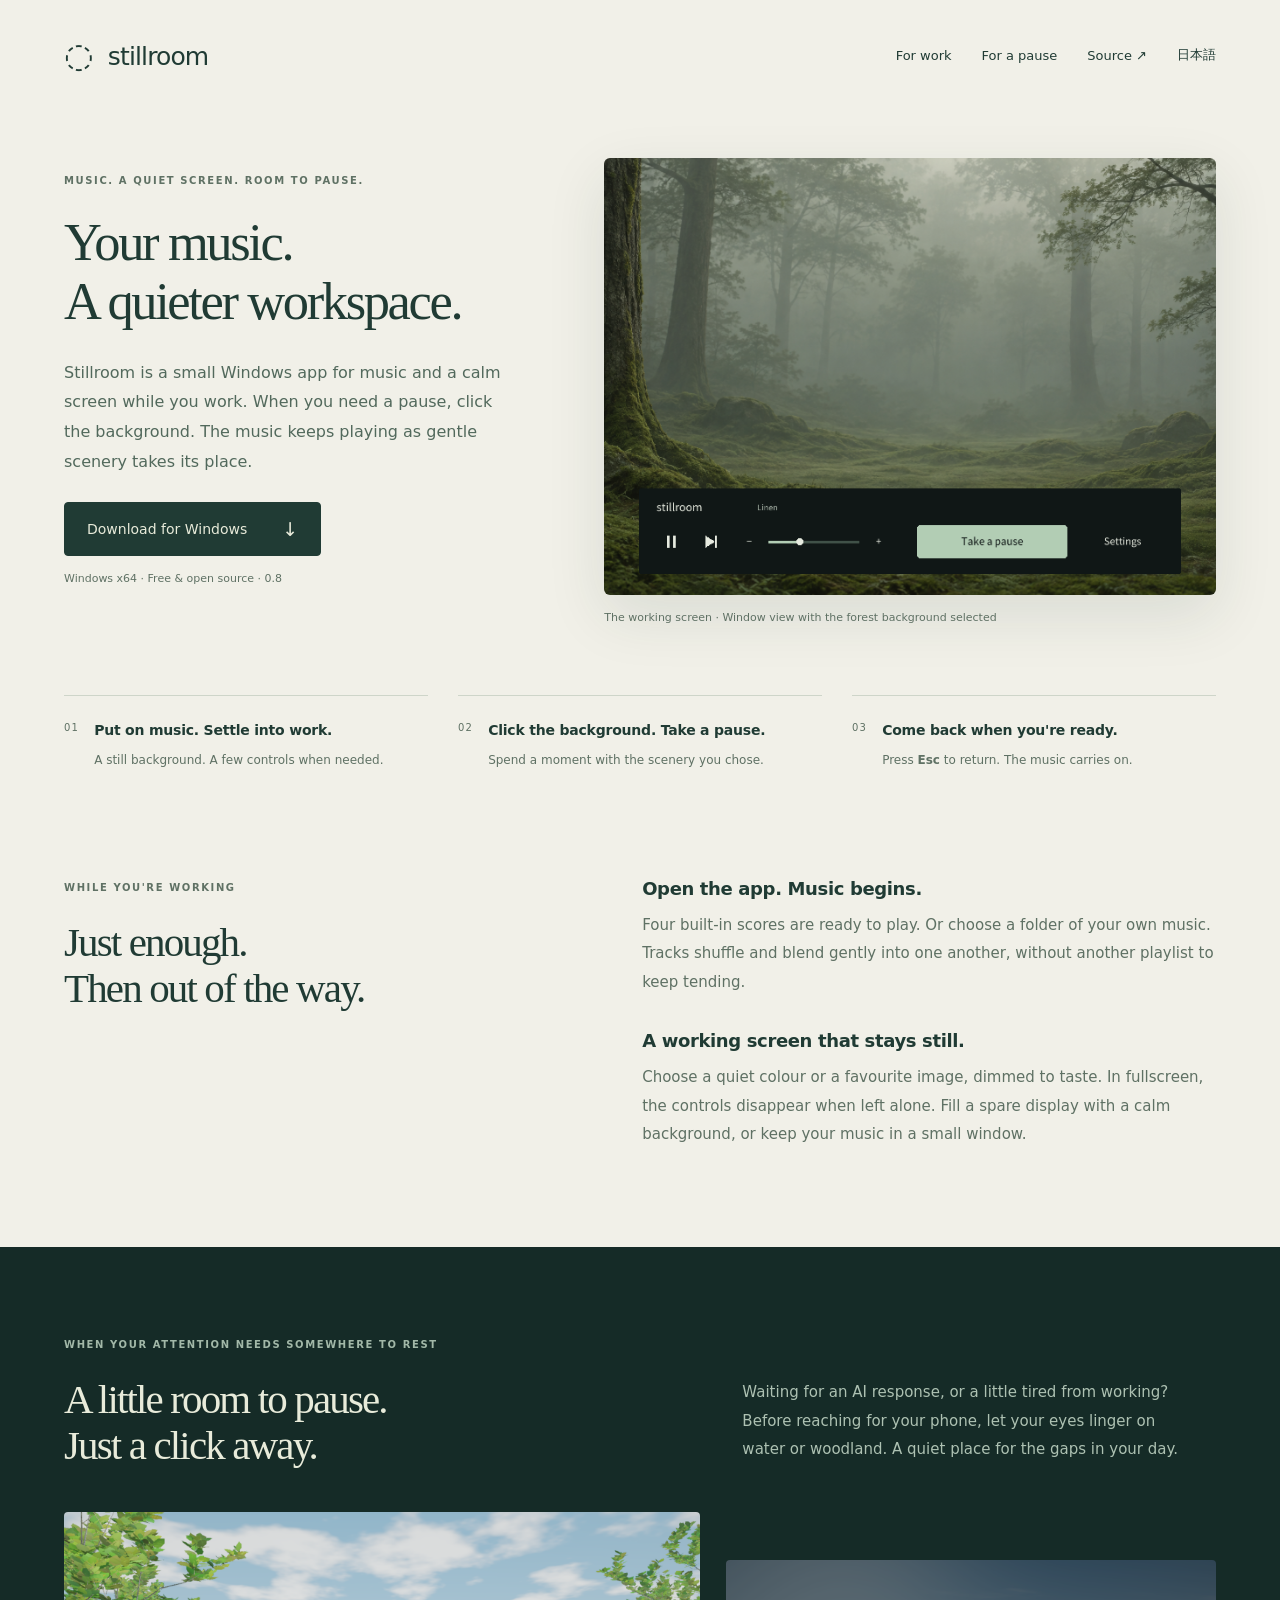
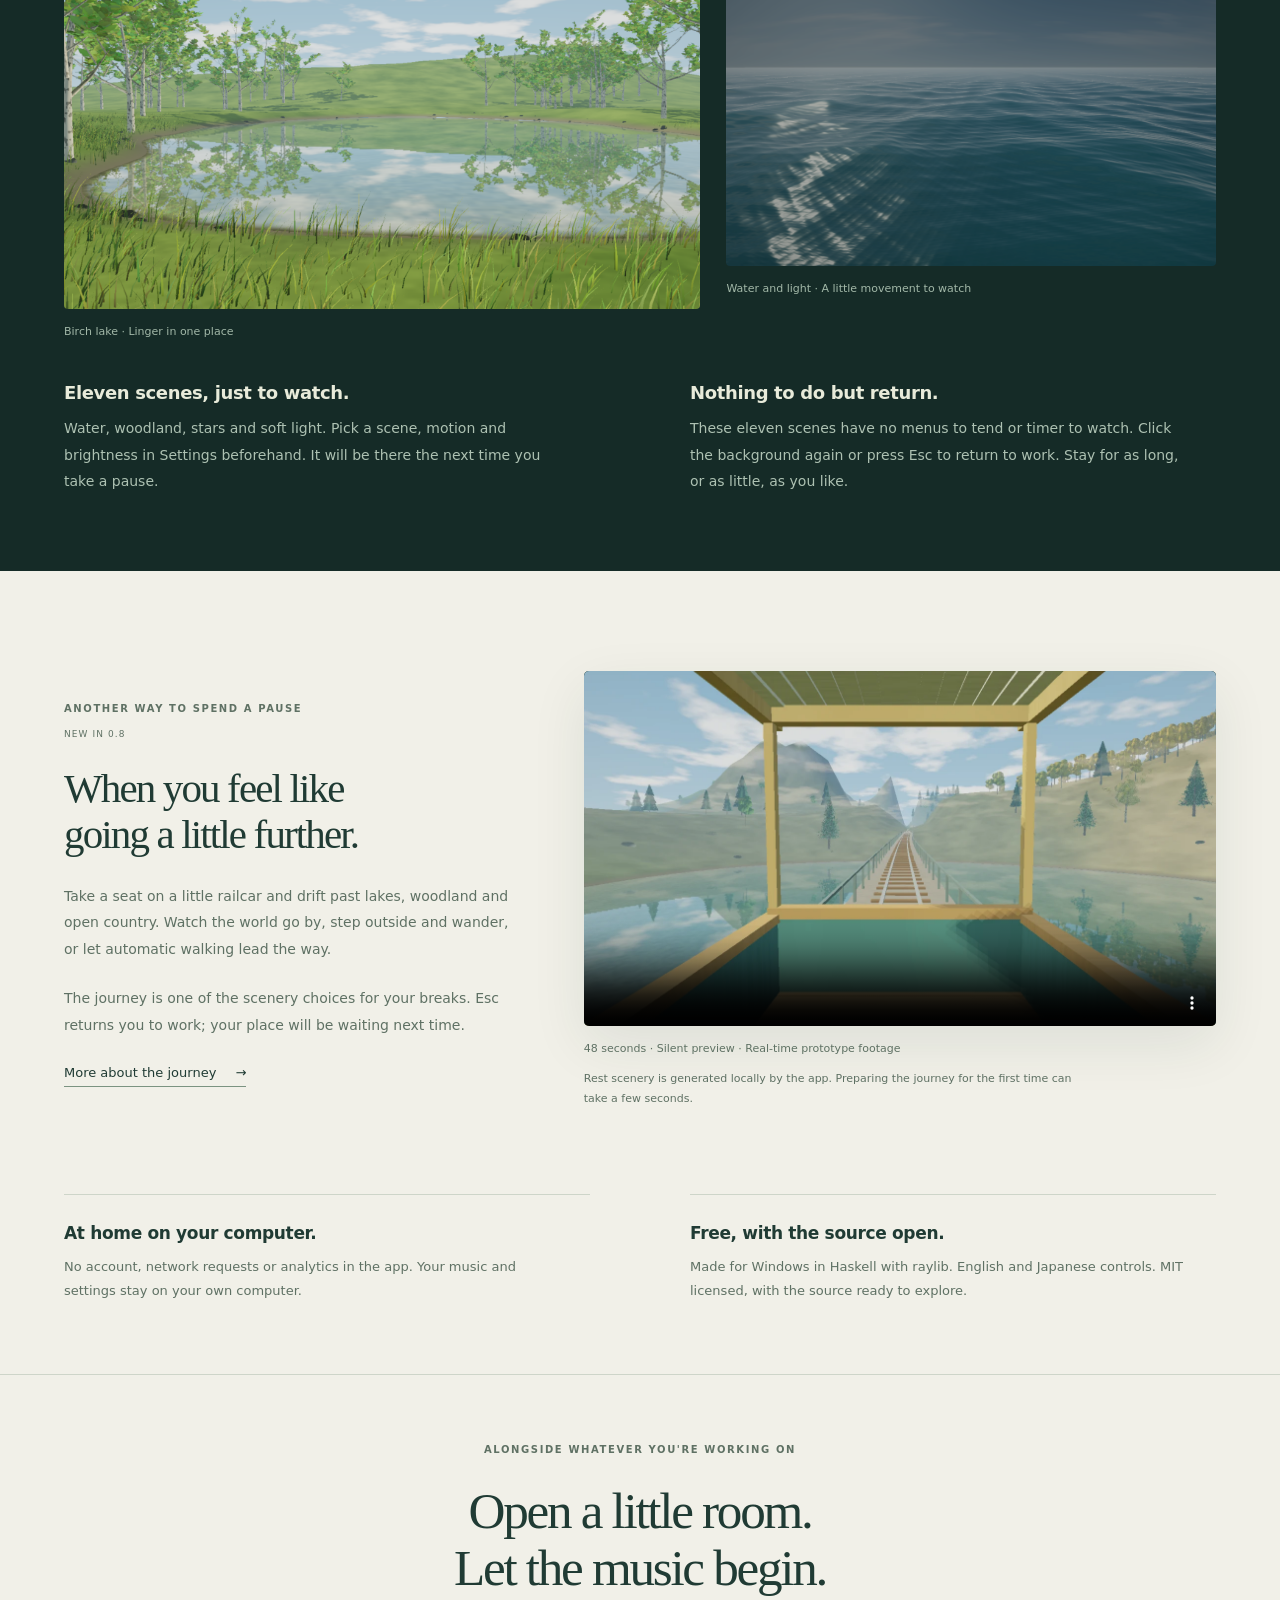
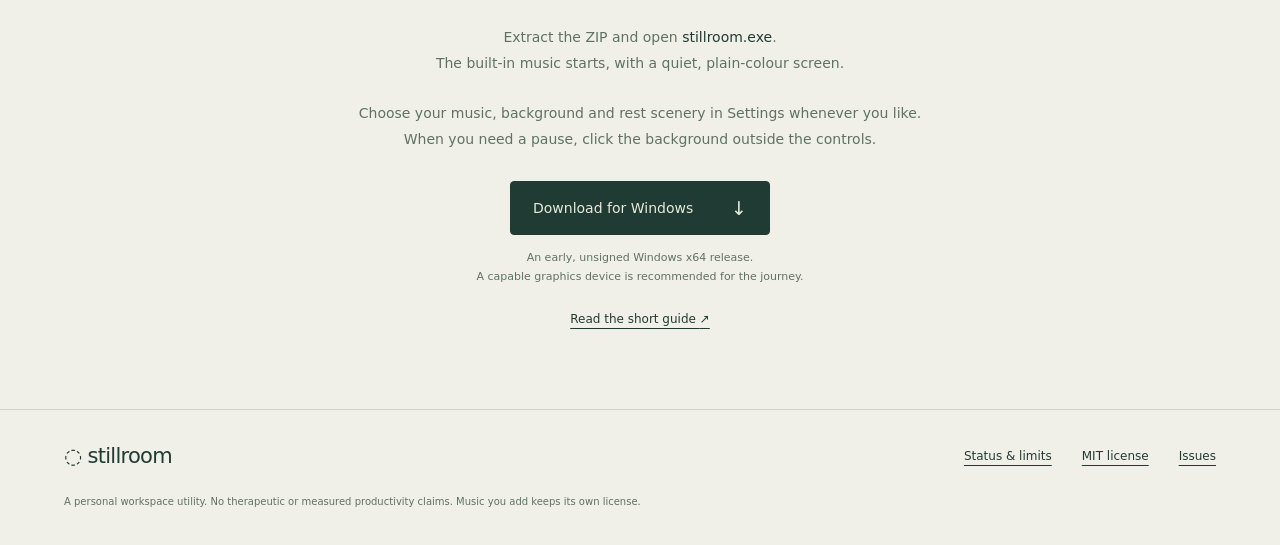
==== commit 251db0d8: "Introduce Stillroom through its work and pause experience" ====
--- a/docs/index.html
+++ b/docs/index.html
@@ -3,48 +3,104 @@
 <head>
   <meta charset="utf-8">
   <meta name="viewport" content="width=device-width, initial-scale=1">
-  <meta name="description" content="Music for working. A quiet railcar journey when you pause. Stillroom is a free, local Windows listening room with landscapes generated from code.">
+  <meta name="description" content="Stillroom is a free Windows app for music, a quiet working screen and gentle breaks. Play your music, settle into work, and click the background when you need a pause.">
   <meta name="theme-color" content="#152b27">
-  <meta property="og:title" content="Stillroom — let the landscape come to you">
-  <meta property="og:description" content="Play your music. Take a quiet ride. Step outside and wander.">
-  <meta property="og:image" content="https://m-simplifier.github.io/stillroom/journey-poster.webp">
-  <title>Stillroom — let the landscape come to you</title>
+  <meta property="og:title" content="Stillroom — your music, a quieter workspace">
+  <meta property="og:description" content="Music and a still screen while you work. Gentle scenery a click away when you need a pause. A small, free app for Windows.">
+  <meta property="og:image" content="https://m-simplifier.github.io/stillroom/room-en.png">
+  <meta property="og:locale" content="en_US">
+  <title>Stillroom — music, a quiet screen, a little room to pause</title>
+  <link rel="canonical" href="https://m-simplifier.github.io/stillroom/">
+  <link rel="alternate" hreflang="en" href="https://m-simplifier.github.io/stillroom/">
+  <link rel="alternate" hreflang="ja" href="https://m-simplifier.github.io/stillroom/ja.html">
   <link rel="stylesheet" href="style.css">
 </head>
 <body>
 <a class="skip" href="#main">Skip to content</a>
 <header class="site-header">
   <a class="brand" href="./" aria-label="Stillroom home"><span class="mark" aria-hidden="true">◌</span> stillroom</a>
-  <nav aria-label="Main navigation"><a href="#journey">The journey</a><a href="#room">The room</a><a href="https://github.com/M-simplifier/stillroom">Source ↗</a><a href="ja.html" lang="ja">日本語</a></nav>
+  <nav aria-label="Main navigation"><a href="#focus">For work</a><a href="#rest">For a pause</a><a href="https://github.com/M-simplifier/stillroom">Source ↗</a><a href="ja.html" lang="ja">日本語</a></nav>
 </header>
 <main id="main">
   <section class="hero wrap" aria-labelledby="hero-title">
-    <p class="eyebrow">A listening room for Windows</p>
-    <div class="hero-copy"><h1 id="hero-title">Let the landscape<br>come to you.</h1><div class="hero-aside"><p>Play your music. When you need a pause, take a seat on a little railcar. Let lakes, woodland and open country drift past.</p><a class="button" href="https://github.com/M-simplifier/stillroom/releases/latest">Download Stillroom <span aria-hidden="true">↗</span></a><p class="detail">Windows x64 · Free &amp; open source · 0.8</p></div></div>
+    <div class="hero-copy">
+      <p class="eyebrow">Music. A quiet screen. Room to pause.</p>
+      <h1 id="hero-title">Your music.<br>A quieter workspace.</h1>
+      <p class="intro">Stillroom is a small Windows app for music and a calm screen while you work. When you need a pause, click the background. The music keeps playing as gentle scenery takes its place.</p>
+      <a class="button" href="https://github.com/M-simplifier/stillroom/releases/latest">Download for Windows <span aria-hidden="true">↓</span></a>
+      <p class="detail">Windows x64 · Free &amp; open source · 0.8</p>
+    </div>
+    <figure class="player">
+      <img src="room-en.png" width="700" height="500" fetchpriority="high" alt="Stillroom's working screen: a misty forest with a small strip for playback, volume, Take a pause and Settings.">
+      <figcaption>The working screen · Window view with the forest background selected</figcaption>
+    </figure>
   </section>
-  <figure class="film wrap" id="journey">
-    <div class="film-frame"><video controls playsinline preload="none" poster="journey-poster.webp" width="1280" height="720" aria-label="A quiet railcar ride through a procedurally generated landscape"><source src="journey.mp4" type="video/mp4"><p>Your browser cannot play this video. <a href="journey.mp4">Download the journey film</a>.</p></video><span class="film-tag" aria-hidden="true">THE QUIET LINE</span></div>
-    <figcaption><span>A little ride through an unfolding landscape.</span><span>48 seconds · Silent preview · Real-time prototype footage</span></figcaption>
-  </figure>
-  <section class="journey-copy wrap" aria-labelledby="journey-title">
-    <div class="section-heading"><p class="eyebrow">One continuous journey</p><h2 id="journey-title">Stay aboard.<br>Or follow your curiosity.</h2></div>
-    <div class="steps">
-      <article><span class="number">01</span><h3>Watch the world go by</h3><p>The railcar sets off gently, crossing meadows, woodland, heath, wetlands and dunes. Pause or change the pace whenever you like.</p></article>
-      <article><span class="number">02</span><h3>Step outside</h3><p>Stop near dry ground and wander on foot. Walk for yourself, or let automatic walking find a way around trees and water. Your railcar waits where you left it.</p></article>
-      <article><span class="number">03</span><h3>Pick up where you paused</h3><p>Esc brings you straight back to work. Your place is saved for the next break. Choose a new landscape only when you feel like a different journey.</p></article>
+
+  <ol class="rhythm wrap" aria-label="From work to a pause and back">
+    <li><span class="number">01</span><div><h2>Put on music. Settle into work.</h2><p>A still background. A few controls when needed.</p></div></li>
+    <li><span class="number">02</span><div><h2>Click the background. Take a pause.</h2><p>Spend a moment with the scenery you chose.</p></div></li>
+    <li><span class="number">03</span><div><h2>Come back when you're ready.</h2><p>Press <kbd>Esc</kbd> to return. The music carries on.</p></div></li>
+  </ol>
+
+  <section class="focus wrap" id="focus" aria-labelledby="focus-title">
+    <div class="section-heading"><p class="eyebrow">While you're working</p><h2 id="focus-title">Just enough.<br>Then out of the way.</h2></div>
+    <div class="focus-copy">
+      <article><h3>Open the app. Music begins.</h3><p>Four built-in scores are ready to play. Or choose a folder of your own music. Tracks shuffle and blend gently into one another, without another playlist to keep tending.</p></article>
+      <article><h3>A working screen that stays still.</h3><p>Choose a quiet colour or a favourite image, dimmed to taste. In fullscreen, the controls disappear when left alone. Fill a spare display with a calm background, or keep your music in a small window.</p></article>
     </div>
   </section>
-  <section class="room" id="room" aria-labelledby="room-title"><div class="wrap room-grid">
-    <div><p class="eyebrow">Still a listening room</p><h2 id="room-title">The music stays.<br>The screen settles.</h2><p>Four original scores play straight away. Or bring a folder of your own music. Gentle transitions keep it flowing while the controls slip out of view.</p><p>Keep a still background for work. For a quieter pause, choose from eleven scenes of water, trees, light and sky. There is no timer to watch or destination to reach.</p><a class="text-link" href="https://github.com/M-simplifier/stillroom/blob/main/docs/guide.md">Explore the short guide <span aria-hidden="true">→</span></a></div>
-    <figure><img src="rest-landscape.png" width="1920" height="1080" loading="lazy" alt="A still viewpoint among birches and grasses at a reflective lake"><figcaption>Birch lake · A pause in one place</figcaption></figure>
-  </div></section>
+
+  <section class="rest" id="rest" aria-labelledby="rest-title">
+    <div class="wrap">
+      <div class="rest-intro">
+        <div><p class="eyebrow">When your attention needs somewhere to rest</p><h2 id="rest-title">A little room to pause.<br>Just a click away.</h2></div>
+        <p>Waiting for an AI response, or a little tired from working? Before reaching for your phone, let your eyes linger on water or woodland. A quiet place for the gaps in your day.</p>
+      </div>
+      <div class="quiet-scenes">
+        <figure><img src="rest-landscape.png" width="1920" height="1080" loading="lazy" alt="The Birch lake rest scene, with trees and grasses reflected in the water."><figcaption>Birch lake · Linger in one place</figcaption></figure>
+        <figure><img src="rest-water.png" width="2562" height="1442" loading="lazy" alt="The Water and light rest scene, with sunlight across a blue surface."><figcaption>Water and light · A little movement to watch</figcaption></figure>
+      </div>
+      <div class="rest-notes">
+        <article><h3>Eleven scenes, just to watch.</h3><p>Water, woodland, stars and soft light. Pick a scene, motion and brightness in Settings beforehand. It will be there the next time you take a pause.</p></article>
+        <article><h3>Nothing to do but return.</h3><p>These eleven scenes have no menus to tend or timer to watch. Click the background again or press Esc to return to work. Stay for as long, or as little, as you like.</p></article>
+      </div>
+    </div>
+  </section>
+
+  <section class="journey wrap" id="journey" aria-labelledby="journey-title">
+    <div class="journey-copy">
+      <p class="eyebrow">Another way to spend a pause <span class="new">New in 0.8</span></p>
+      <h2 id="journey-title">When you feel like<br>going a little further.</h2>
+      <p>Take a seat on a little railcar and drift past lakes, woodland and open country. Watch the world go by, step outside and wander, or let automatic walking lead the way.</p>
+      <p>The journey is one of the scenery choices for your breaks. Esc returns you to work; your place will be waiting next time.</p>
+      <a class="text-link" href="https://github.com/M-simplifier/stillroom/blob/main/docs/journeys.md">More about the journey <span aria-hidden="true">→</span></a>
+    </div>
+    <figure class="film">
+      <div class="film-frame"><video controls playsinline preload="none" poster="journey-poster.webp" width="1280" height="720" aria-label="A quiet railcar ride through nature. Play a 48-second preview."><source src="journey.mp4" type="video/mp4"><p>Your browser cannot play this video. <a href="journey.mp4">Download the journey film</a>.</p></video></div>
+      <figcaption>48 seconds · Silent preview · Real-time prototype footage</figcaption>
+      <p class="film-note">Rest scenery is generated locally by the app. Preparing the journey for the first time can take a few seconds.</p>
+    </figure>
+  </section>
+
   <section class="details wrap" aria-label="About the app">
-    <article><h3>Made as you go</h3><p>Terrain, plants, water and the railway are generated locally. The journey grows around you from a saved seed, with a bounded amount of scenery kept in memory.</p></article>
-    <article><h3>At home on your computer</h3><p>No account, network requests or analytics in the app. Your music and settings stay local. Fullscreen on a spare display, or in a small window.</p></article>
-    <article><h3>Small, open, yours</h3><p>Written in Haskell with raylib and native shaders. English and Japanese controls. MIT licensed, with source and a Windows build ready to explore.</p></article>
+    <article><h3>At home on your computer.</h3><p>No account, network requests or analytics in the app. Your music and settings stay on your own computer.</p></article>
+    <article><h3>Free, with the source open.</h3><p>Made for Windows in Haskell with raylib. English and Japanese controls. MIT licensed, with the source ready to explore.</p></article>
   </section>
-  <section class="start wrap" aria-labelledby="start-title"><p class="eyebrow">Whenever you need a pause</p><h2 id="start-title">Open a little room.</h2><p>Extract the ZIP and open <code>stillroom.exe</code>.<br>Choose Settings → Rest → Journey, then “Continue the journey.”</p><a class="button" href="https://github.com/M-simplifier/stillroom/releases/latest">Download for Windows <span aria-hidden="true">↓</span></a><p class="detail">An early, unsigned Windows x64 release. A capable graphics device is recommended for the journey.</p><details><summary>A few keys, when you want them</summary><div class="keys"><p><kbd>R</kbd> Enter a break <span>·</span> <kbd>Esc</kbd> Return to work</p><p><kbd>Space</kbd> Stop / ride <span>·</span> <kbd>E</kbd> Step outside / board</p><p><kbd>WASD</kbd> Walk <span>·</span> <kbd>Space</kbd> Automatic walking on foot</p><p>Click to look around; click again or press Tab to release. <kbd>F1</kbd> shows the controls.</p></div></details></section>
+
+  <section class="start wrap" aria-labelledby="start-title">
+    <p class="eyebrow">Alongside whatever you're working on</p>
+    <h2 id="start-title">Open a little room.<br>Let the music begin.</h2>
+    <p>Extract the ZIP and open <code>stillroom.exe</code>.<br>The built-in music starts, with a quiet, plain-colour screen.</p>
+    <p>Choose your music, background and rest scenery in Settings whenever you like.<br>When you need a pause, click the background outside the controls.</p>
+    <a class="button" href="https://github.com/M-simplifier/stillroom/releases/latest">Download for Windows <span aria-hidden="true">↓</span></a>
+    <p class="detail">An early, unsigned Windows x64 release.<br>A capable graphics device is recommended for the journey.</p>
+    <a class="guide-link" href="https://github.com/M-simplifier/stillroom/blob/main/docs/guide.md">Read the short guide <span aria-hidden="true">↗</span></a>
+  </section>
 </main>
-<footer class="wrap"><a class="brand" href="./">◌ stillroom</a><nav aria-label="Project links"><a href="https://github.com/M-simplifier/stillroom/blob/main/STATUS.md">Status &amp; limits</a><a href="https://github.com/M-simplifier/stillroom/blob/main/LICENSE">MIT license</a><a href="https://github.com/M-simplifier/stillroom/issues">Issues</a></nav><p>A personal workspace utility. No therapeutic or measured productivity claims. Music you add keeps its own license.</p></footer>
+<footer class="wrap">
+  <a class="brand" href="./">◌ stillroom</a>
+  <nav aria-label="Project links"><a href="https://github.com/M-simplifier/stillroom/blob/main/STATUS.md">Status &amp; limits</a><a href="https://github.com/M-simplifier/stillroom/blob/main/LICENSE">MIT license</a><a href="https://github.com/M-simplifier/stillroom/issues">Issues</a></nav>
+  <p>A personal workspace utility. No therapeutic or measured productivity claims. Music you add keeps its own license.</p>
+</footer>
 </body>
 </html>
--- a/docs/style.css
+++ b/docs/style.css
@@ -1,8 +1,166 @@
 @charset "UTF-8";
-:root{color-scheme:light;--paper:#f1f0e8;--ink:#203b34;--muted:#66776b;--line:#ced5c9;--dark:#152b27;--cream:#e8ebda;font-family:system-ui,-apple-system,"Segoe UI","Noto Sans JP",sans-serif;font-synthesis:none;background:var(--paper);color:var(--ink)}
-*{box-sizing:border-box}html{scroll-behavior:smooth;scroll-padding-top:24px}body{margin:0}a{color:inherit;text-underline-offset:5px}button,a,summary{-webkit-tap-highlight-color:transparent}a:focus-visible,summary:focus-visible,video:focus-visible{outline:3px solid #659077;outline-offset:7px}.wrap,.site-header{max-width:1328px;margin-inline:auto;padding-inline:64px}.site-header{height:112px;display:flex;align-items:center;justify-content:space-between;gap:24px}.brand{text-decoration:none;font-size:25px;font-weight:500;letter-spacing:-.035em;white-space:nowrap}.mark{font-size:34px;vertical-align:-2px;margin-right:8px}.site-header nav,footer nav{display:flex;gap:30px;align-items:center;font-size:13px}.site-header nav a{text-decoration:none}.site-header nav a:hover{text-decoration:underline}.skip{position:absolute;top:-100px;left:20px;z-index:2;background:var(--paper);padding:12px}.skip:focus{top:16px}.eyebrow{text-transform:uppercase;letter-spacing:.19em;font-size:11px;font-weight:600;color:var(--muted);margin:0 0 25px}.hero{padding-top:57px;padding-bottom:55px}.hero-copy{display:grid;grid-template-columns:1.25fr 1fr;gap:60px;align-items:end}h1,h2{font-family:Georgia,"Times New Roman","Yu Mincho",serif;font-weight:400;letter-spacing:-.055em;margin:0;line-height:1.06}h1{font-size:clamp(50px,5.7vw,79px)}h2{font-size:clamp(37px,4vw,56px)}h3{font-size:19px;letter-spacing:-.025em;font-weight:550;margin:0 0 13px}p{font-size:16px;line-height:1.85;margin:0 0 22px}.hero-aside{max-width:380px;justify-self:end}.hero-aside>p:first-child{font-size:17px;line-height:1.75;color:#52695c;margin-top:5px}.button{display:inline-flex;align-items:center;justify-content:space-between;gap:50px;background:var(--ink);color:var(--cream);border:1px solid var(--ink);border-radius:4px;padding:16px 23px;text-decoration:none;font-size:14px;font-weight:500;transition:background .2s,color .2s}.button:hover{background:#315647}.button span{font-size:19px}.detail{font-size:11px;color:var(--muted);margin-top:14px;margin-bottom:0;line-height:1.7}.film{margin-block:0}.film-frame{position:relative;background:#223f39;border-radius:6px;overflow:hidden;box-shadow:0 24px 70px #18382b14}.film video{display:block;width:100%;height:auto;aspect-ratio:16/9;object-fit:cover;background:#193931}.film-tag{pointer-events:none;position:absolute;top:26px;left:28px;color:#edf4de;font-size:10px;letter-spacing:.2em;text-shadow:0 1px 8px #163221}.film figcaption{display:flex;justify-content:space-between;gap:20px;margin-top:18px;font-size:11px;color:var(--muted);line-height:1.7}.journey-copy{display:grid;grid-template-columns:1fr 1fr;gap:120px;padding-top:110px;padding-bottom:108px}.section-heading{padding-top:8px}.steps article{position:relative;padding:0 0 27px 44px;margin-bottom:28px;border-bottom:1px solid var(--line)}.steps article:last-child{border:0;margin:0;padding-bottom:0}.steps .number{position:absolute;left:0;top:4px;font-size:11px;color:#82967b;letter-spacing:.1em}.steps p{font-size:15px;color:#637366;margin:0;line-height:1.85}.room{background:var(--dark);color:var(--cream);padding-block:91px}.room-grid{display:grid;grid-template-columns:1fr 1.25fr;gap:70px;align-items:center}.room .eyebrow{color:#a2b8a8}.room h2{margin-bottom:28px}.room p{font-size:15px;color:#adc1b2}.room figure{margin:0}.room img{display:block;width:100%;height:auto;aspect-ratio:4/3;object-fit:cover;border-radius:4px}.room figcaption{font-size:11px;color:#a2b8a8;margin-top:14px}.text-link{font-size:14px;text-decoration:none;border-bottom:1px solid #7b9381;padding-bottom:6px}.text-link span{padding-left:20px}.details{display:grid;grid-template-columns:repeat(3,1fr);gap:64px;padding-top:84px;padding-bottom:80px}.details h3{font-size:18px}.details p{font-size:14px;color:var(--muted);margin:0}.start{padding-block:65px 86px;text-align:center;border-top:1px solid var(--line)}.start h2{font-size:clamp(43px,5vw,64px);margin-bottom:25px}.start>p:not(.eyebrow):not(.detail){font-size:15px;color:var(--muted)}.start .button{min-width:258px}.start .detail{max-width:540px;margin-inline:auto}.start code{font-family:inherit;color:var(--ink)}details{max-width:600px;margin:36px auto 0;font-size:13px}summary{cursor:pointer;color:var(--ink);padding:12px;list-style-position:inside}.keys{padding:15px 20px 4px;background:#e6eadf;border-radius:5px}.keys p{font-size:13px;margin-bottom:13px}.keys span{padding-inline:10px;color:#859480}kbd{font-family:inherit;font-weight:600}footer{border-top:1px solid var(--line);padding-block:38px;display:flex;align-items:center;justify-content:space-between;gap:24px;flex-wrap:wrap}footer .brand{font-size:21px}footer nav{font-size:12px}footer p{flex-basis:100%;margin:0;color:var(--muted);font-size:11px}.ja h1,.ja h2{letter-spacing:.01em;line-height:1.45}.ja h1{font-size:clamp(37px,4.5vw,62px)}.ja h2{font-size:clamp(29px,3vw,42px)}.ja .hero-aside>p:first-child{font-size:15px}.ja .hero-copy{grid-template-columns:1.2fr 1fr}.ja .eyebrow{letter-spacing:.15em}.ja .room-grid{gap:56px}
-@media(min-width:1600px){.hero{padding-top:72px}.film-frame{border-radius:8px}}
-@media(max-width:1000px){.wrap,.site-header{padding-inline:36px}.hero-copy{gap:35px}.hero-aside{max-width:330px}h1{font-size:57px}.journey-copy{gap:60px}.room-grid{gap:35px}.details{gap:30px}.site-header nav{gap:22px}.ja h1{font-size:43px}}
-@media(max-width:700px){.wrap,.site-header{padding-inline:24px}.site-header{height:86px;gap:14px}.brand{font-size:22px}.mark{font-size:29px;margin-right:4px}.site-header nav{gap:17px;font-size:12px}.site-header nav a:nth-child(-n+2){display:none}.hero{padding-top:33px;padding-bottom:34px}.hero-copy,.ja .hero-copy{display:block}h1{font-size:clamp(45px,9vw,62px)}.hero-aside{max-width:440px;margin-top:25px;justify-self:initial}.hero-aside>p:first-child{font-size:16px}.eyebrow{font-size:10px;margin-bottom:20px}.film{padding-inline:12px}.film-frame{border-radius:4px}.film-tag{top:14px;left:16px;font-size:8px}.film figcaption{display:block;padding-inline:12px;margin-top:12px}.film figcaption span{display:block}.film figcaption span+span{margin-top:3px;font-size:10px}.journey-copy{display:block;padding-top:65px;padding-bottom:60px}.section-heading{margin-bottom:38px}h2{font-size:42px}.steps article{padding-left:35px;margin-bottom:23px;padding-bottom:23px}.room{padding-block:60px}.room-grid{display:flex;flex-direction:column;gap:37px}.room img{aspect-ratio:16/10}.details{grid-template-columns:1fr;padding-top:52px;padding-bottom:48px;gap:29px}.details article{max-width:480px}.start{padding-block:49px 57px}.start h2{font-size:45px}.start .detail{font-size:11px}footer{align-items:flex-start;gap:22px;padding-block:28px}footer nav{gap:20px;font-size:11px}footer p{font-size:10px}.ja h1{font-size:clamp(33px,8.5vw,48px)}.ja h2{font-size:32px}.ja .hero-aside{margin-top:20px}.keys{padding-inline:12px}.keys p{font-size:12px}}
-@media(prefers-reduced-motion:reduce){html{scroll-behavior:auto}.button{transition:none}}
-.phrase{display:inline-block}
+:root {
+  color-scheme: light;
+  --paper: #f1f0e8;
+  --ink: #203b34;
+  --muted: #5f7164;
+  --line: #ced5c9;
+  --dark: #152b27;
+  --cream: #e8ebda;
+  font-family: system-ui, -apple-system, "Segoe UI", "Noto Sans JP", sans-serif;
+  font-synthesis: none;
+  background: var(--paper);
+  color: var(--ink);
+}
+* { box-sizing: border-box; }
+html { scroll-behavior: smooth; scroll-padding-top: 28px; }
+body { margin: 0; }
+a { color: inherit; text-underline-offset: 5px; }
+a:focus-visible, video:focus-visible { outline: 3px solid #659077; outline-offset: 7px; }
+.wrap, .site-header { max-width: 1408px; margin-inline: auto; padding-inline: 64px; }
+.site-header { min-height: 110px; display: flex; align-items: center; justify-content: space-between; gap: 24px; }
+.brand { text-decoration: none; font-size: 25px; font-weight: 500; letter-spacing: -.035em; white-space: nowrap; }
+.mark { font-size: 34px; vertical-align: -2px; margin-right: 8px; }
+.site-header nav, footer nav { display: flex; gap: 30px; align-items: center; font-size: 13px; }
+.site-header nav a { text-decoration: none; }
+.site-header nav a:hover { text-decoration: underline; }
+.skip { position: absolute; top: -100px; left: 20px; z-index: 2; background: var(--paper); padding: 12px; }
+.skip:focus { top: 16px; }
+.eyebrow { text-transform: uppercase; letter-spacing: .16em; font-size: 10px; font-weight: 600; color: var(--muted); margin: 0 0 23px; }
+h1, h2 { font-family: Georgia, "Times New Roman", "Yu Mincho", serif; font-weight: 400; letter-spacing: -.045em; margin: 0; line-height: 1.12; }
+h1 { font-size: clamp(45px, 4.1vw, 60px); }
+h2 { font-size: clamp(34px, 3.2vw, 46px); }
+h3 { font-size: 18px; letter-spacing: -.02em; font-weight: 550; margin: 0 0 12px; }
+p { font-size: 15px; line-height: 1.9; margin: 0 0 23px; text-wrap: pretty; }
+figure { margin: 0; }
+figcaption { color: var(--muted); font-size: 11px; line-height: 1.7; margin-top: 14px; }
+img { display: block; max-width: 100%; height: auto; }
+.hero { display: grid; grid-template-columns: .95fr 1.2fr; gap: 56px; align-items: center; padding-block: 48px 67px; }
+.hero-copy { padding-bottom: 26px; }
+.intro { max-width: 450px; margin: 27px 0 26px; color: #52695c; font-size: 16px; line-height: 1.85; }
+.button { display: inline-flex; align-items: center; justify-content: space-between; gap: 35px; background: var(--ink); color: var(--cream); border: 1px solid var(--ink); border-radius: 4px; padding: 15px 22px; text-decoration: none; font-size: 14px; font-weight: 500; transition: background .2s; }
+.button:hover { background: #315647; }
+.button span { font-size: 19px; }
+.detail { font-size: 11px; color: var(--muted); margin-top: 13px; margin-bottom: 0; line-height: 1.75; }
+.player img { width: 100%; border-radius: 6px; box-shadow: 0 20px 60px #18382b1c; }
+.rhythm { display: grid; grid-template-columns: repeat(3, 1fr); gap: 30px; list-style: none; margin-block: 0; }
+.rhythm li { display: flex; gap: 15px; border-top: 1px solid var(--line); padding-top: 23px; }
+.number { padding-top: 3px; color: var(--muted); font-size: 10px; letter-spacing: .12em; }
+.rhythm h2 { font-family: inherit; font-size: 14px; font-weight: 550; letter-spacing: -.015em; line-height: 1.6; }
+.rhythm p { font-size: 12px; color: var(--muted); margin: 8px 0 0; }
+kbd { font-family: inherit; font-weight: 600; }
+.focus { display: grid; grid-template-columns: 1fr 1.2fr; gap: 100px; padding-block: 106px 98px; }
+.focus-copy article + article { margin-top: 34px; }
+.focus-copy p { color: var(--muted); margin: 0; max-width: 580px; }
+.rest { background: var(--dark); color: var(--cream); padding-block: 88px 76px; }
+.rest .eyebrow { color: #a2b8a8; }
+.rest-intro { display: grid; grid-template-columns: 1.2fr 1fr; align-items: end; gap: 110px; margin-bottom: 43px; }
+.rest-intro > p { color: #adc1b2; margin: 0 0 5px; max-width: 460px; }
+.quiet-scenes { display: grid; grid-template-columns: 1.3fr 1fr; gap: 26px; }
+.quiet-scenes img { width: 100%; aspect-ratio: 16/10; object-fit: cover; border-radius: 4px; }
+.quiet-scenes figure:nth-child(2) { padding-top: 48px; }
+.quiet-scenes figcaption { color: #a2b8a8; }
+.rest-notes { display: grid; grid-template-columns: 1fr 1fr; gap: 100px; margin-top: 40px; }
+.rest-notes p { font-size: 14px; color: #adc1b2; max-width: 500px; margin: 0; }
+.journey { display: grid; grid-template-columns: .85fr 1.2fr; gap: 72px; align-items: center; padding-block: 100px 85px; }
+.journey h2 { margin-bottom: 25px; }
+.journey-copy > p:not(.eyebrow) { color: var(--muted); font-size: 14px; }
+.new { display: block; font-size: 9px; letter-spacing: .12em; font-weight: 400; margin-top: 8px; }
+.text-link { font-size: 13px; text-decoration: none; border-bottom: 1px solid #7b9381; padding-bottom: 6px; }
+.text-link span { padding-left: 15px; }
+.film-frame { background: #223f39; border-radius: 5px; overflow: hidden; box-shadow: 0 18px 55px #18382b17; }
+.film video { display: block; width: 100%; height: auto; aspect-ratio: 16/9; background: #193931; }
+.film-note { font-size: 11px; line-height: 1.8; color: var(--muted); margin: 10px 0 0; max-width: 490px; }
+.details { display: grid; grid-template-columns: 1fr 1fr; gap: 100px; padding-block: 0 70px; }
+.details article { border-top: 1px solid var(--line); padding-top: 28px; }
+.details h3 { font-size: 17px; }
+.details p { font-size: 13px; color: var(--muted); max-width: 500px; margin: 0; }
+.start { padding-block: 65px 82px; text-align: center; border-top: 1px solid var(--line); }
+.start h2 { font-size: clamp(39px, 4vw, 55px); margin-bottom: 27px; }
+.start > p:not(.eyebrow):not(.detail) { font-size: 14px; color: var(--muted); }
+.start .button { min-width: 260px; margin-top: 5px; }
+.start .detail { max-width: 540px; margin-inline: auto; }
+.start code { font-family: inherit; color: var(--ink); }
+.guide-link { display: inline-block; font-size: 12px; margin-top: 25px; }
+footer { border-top: 1px solid var(--line); padding-block: 34px; display: flex; align-items: center; justify-content: space-between; gap: 24px; flex-wrap: wrap; }
+footer .brand { font-size: 21px; }
+footer nav { font-size: 12px; }
+footer p { flex-basis: 100%; margin: 0; color: var(--muted); font-size: 10px; }
+.ja h1, .ja h2 { letter-spacing: .015em; line-height: 1.5; }
+.ja h1 { font-size: clamp(33px, 3.4vw, 47px); }
+.ja h2 { font-size: clamp(27px, 2.8vw, 38px); }
+.ja .rhythm h2 { font-size: 14px; letter-spacing: 0; }
+.ja .intro { font-size: 15px; }
+.ja .eyebrow { letter-spacing: .1em; }
+.ja .start h2 { font-size: clamp(28px, 3vw, 40px); }
+@media (max-width: 1100px) {
+  .wrap, .site-header { padding-inline: 36px; }
+  .hero { gap: 32px; grid-template-columns: 1fr 1.05fr; }
+  h1 { font-size: 46px; }
+  .ja h1 { font-size: 37px; }
+  .focus, .rest-intro, .rest-notes, .details { gap: 55px; }
+  .journey { gap: 40px; }
+  .rhythm { gap: 20px; }
+  .rhythm li { gap: 10px; }
+}
+@media (max-width: 820px) {
+  .wrap, .site-header { padding-inline: 24px; }
+  .site-header { min-height: 86px; gap: 16px; }
+  .site-header nav { gap: 18px; font-size: 12px; }
+  .site-header nav a:nth-child(-n+2) { display: none; }
+  .hero { grid-template-columns: 1fr; gap: 30px; padding-block: 28px 40px; }
+  .hero-copy { padding: 0; max-width: 540px; }
+  h1 { font-size: clamp(42px, 6.7vw, 56px); }
+  .ja h1 { font-size: clamp(32px, 5.6vw, 44px); }
+  .intro { max-width: 490px; margin-block: 22px; }
+  .player { width: 100%; max-width: 700px; }
+  .rhythm { gap: 22px; grid-template-columns: 1fr; }
+  .rhythm li { padding-top: 18px; gap: 17px; }
+  .rhythm p { margin-top: 3px; }
+  .focus { grid-template-columns: 1fr; gap: 35px; padding-block: 66px; }
+  .focus-copy { display: grid; grid-template-columns: 1fr 1fr; gap: 30px; }
+  .focus-copy article + article { margin: 0; }
+  .rest { padding-block: 60px; }
+  .rest-intro { grid-template-columns: 1fr; gap: 24px; margin-bottom: 30px; }
+  .rest-intro > p { max-width: 550px; }
+  .quiet-scenes { gap: 18px; }
+  .quiet-scenes figure:nth-child(2) { padding-top: 30px; }
+  .rest-notes { gap: 30px; margin-top: 30px; }
+  .journey { grid-template-columns: 1fr; gap: 33px; padding-block: 65px 55px; }
+  .journey-copy { max-width: 560px; }
+  .journey h2 { margin-bottom: 22px; }
+  .details { gap: 30px; padding-bottom: 55px; }
+  .start { padding-block: 50px 60px; }
+  .start h2 { font-size: 42px; }
+  footer { align-items: flex-start; gap: 22px; }
+  footer nav { gap: 20px; font-size: 11px; }
+}
+@media (max-width: 500px) {
+  .wrap, .site-header { padding-inline: 22px; }
+  .brand { font-size: 22px; }
+  .mark { font-size: 29px; margin-right: 4px; }
+  .eyebrow { font-size: 9px; margin-bottom: 18px; }
+  .intro { font-size: 15px; }
+  .ja .intro { font-size: 14px; }
+  .button { font-size: 13px; gap: 28px; }
+  figcaption { font-size: 10px; margin-top: 10px; }
+  .focus-copy, .rest-notes, .details { grid-template-columns: 1fr; gap: 28px; }
+  h2 { font-size: 35px; }
+  .ja h2 { font-size: 28px; }
+  h3 { font-size: 17px; }
+  .focus-copy p, .rest-intro > p { font-size: 14px; }
+  .quiet-scenes { grid-template-columns: 1fr; gap: 24px; }
+  .quiet-scenes figure:nth-child(2) { padding-top: 0; }
+  .quiet-scenes img { aspect-ratio: 16/9; }
+  .quiet-scenes figure:nth-child(2) { width: 85%; margin-left: auto; }
+  .rest-notes { margin-top: 34px; }
+  .start h2 { font-size: 36px; }
+  .ja .start h2 { font-size: 27px; }
+  .start > p:not(.eyebrow):not(.detail) { font-size: 13px; }
+  .start > p br { display: none; }
+  footer nav { gap: 17px; flex-wrap: wrap; }
+}
+@media (prefers-reduced-motion: reduce) {
+  html { scroll-behavior: auto; }
+  .button { transition: none; }
+}
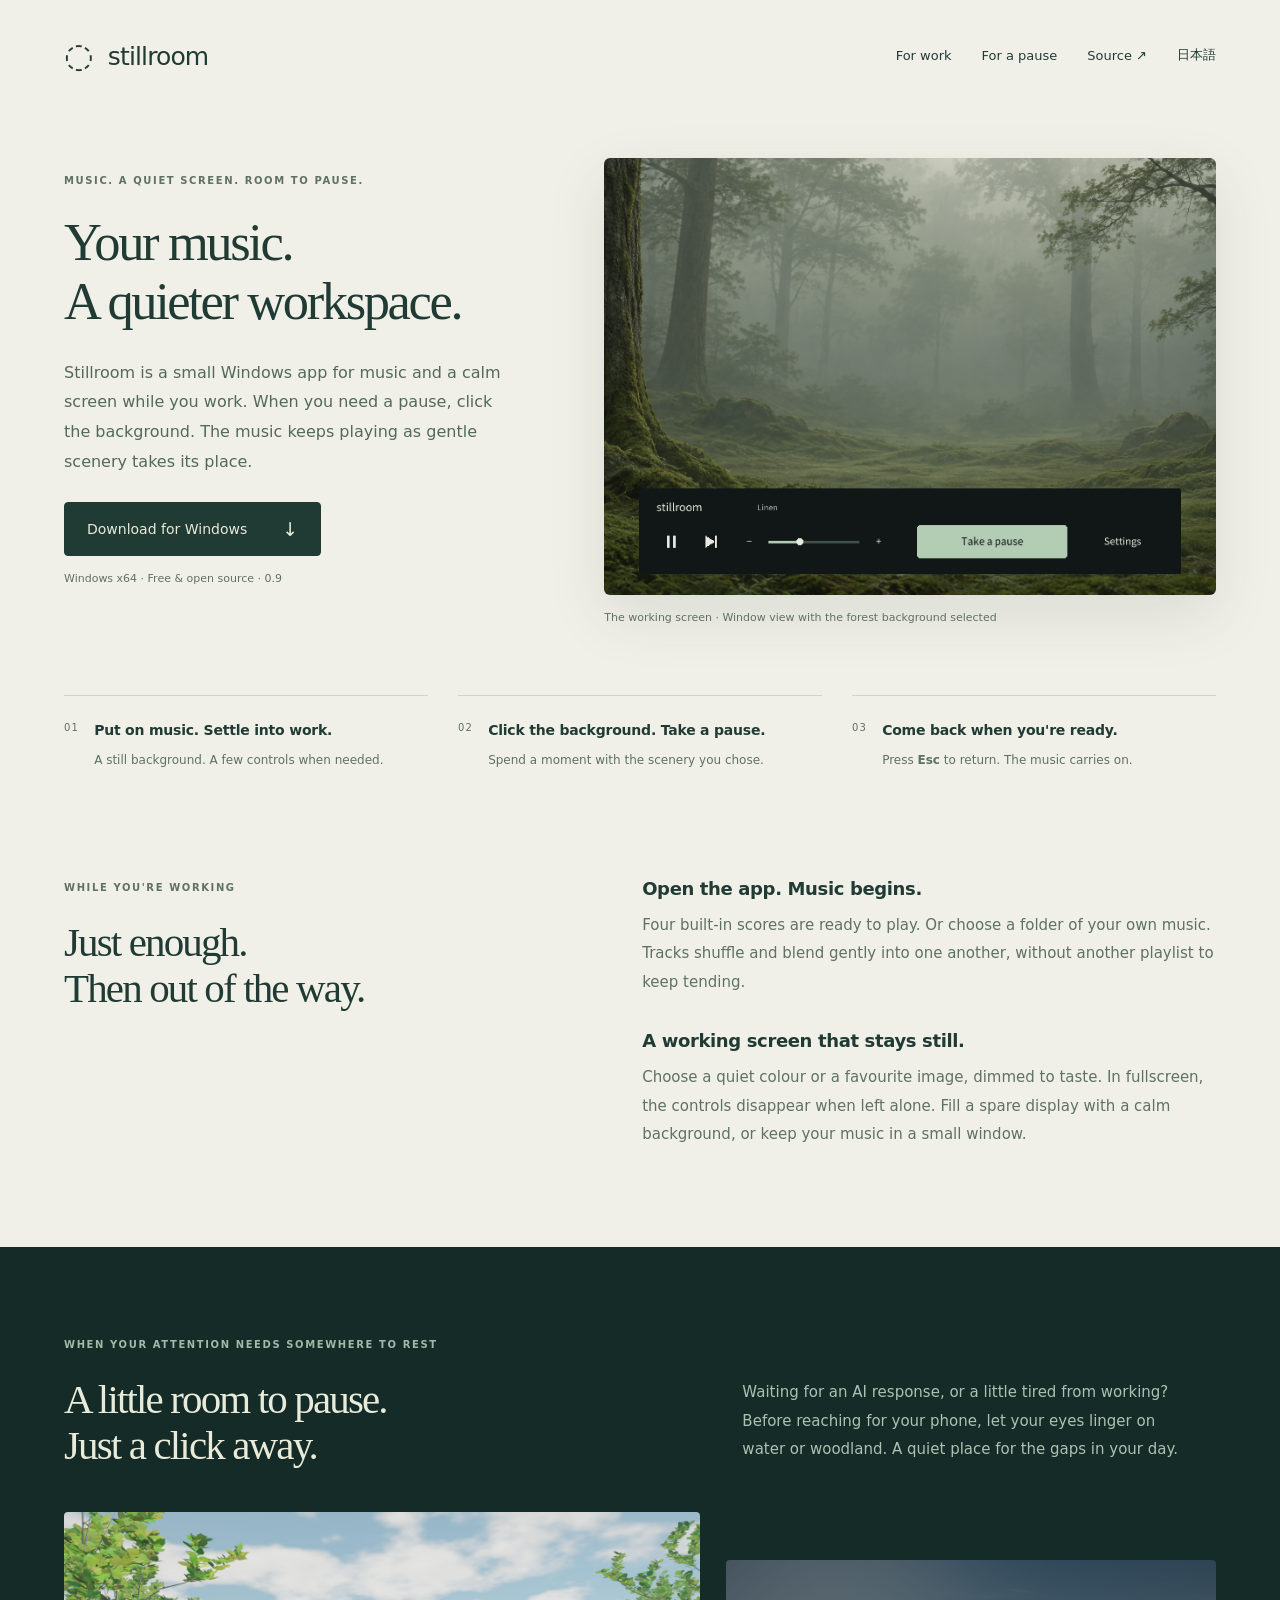
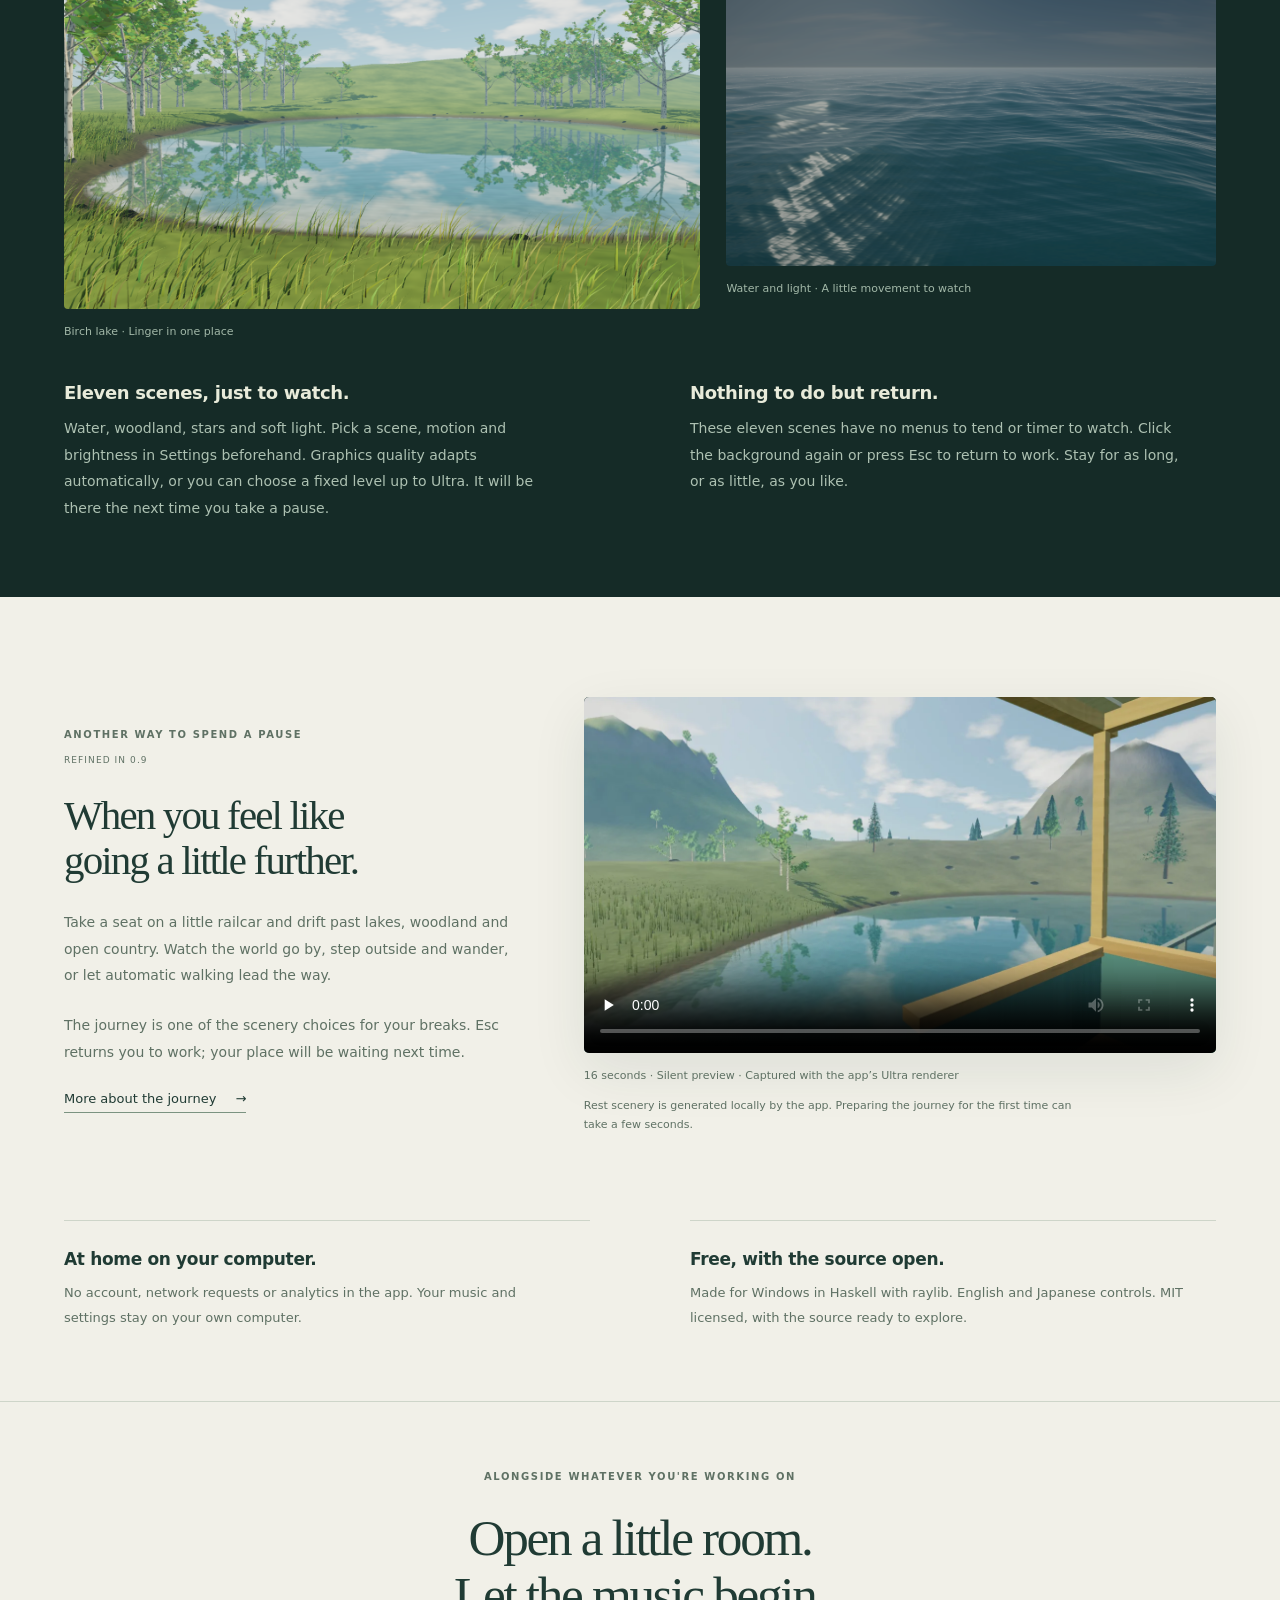
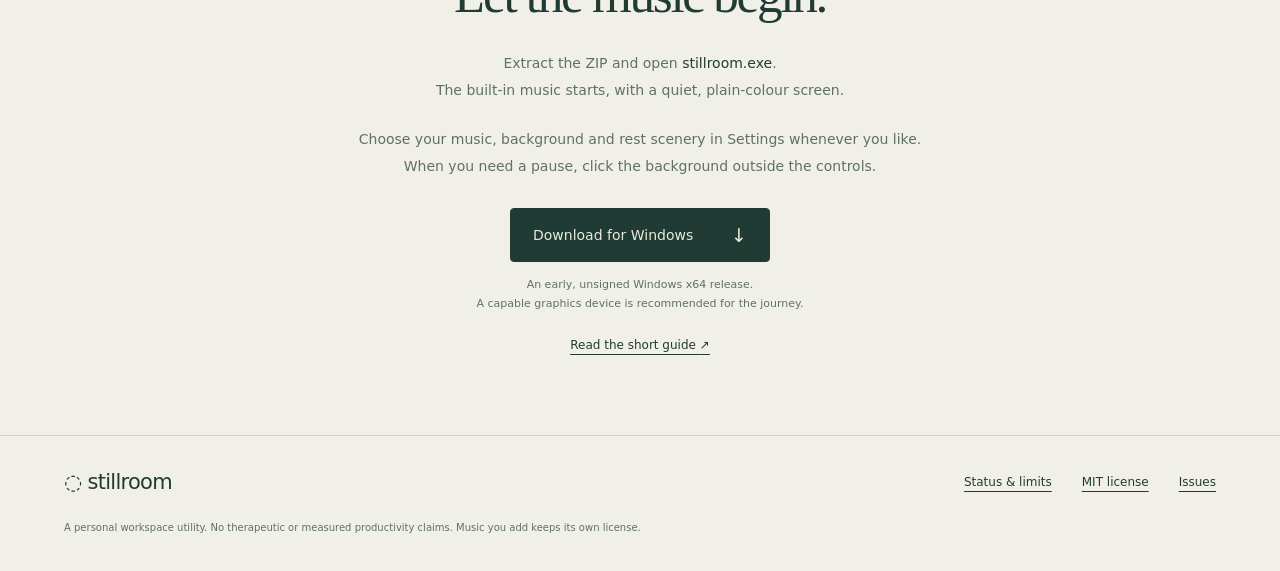
==== commit c99a44ff: "Ship adaptive graphics quality and refined procedural scenery" ====
--- a/docs/index.html
+++ b/docs/index.html
@@ -28,7 +28,7 @@
       <h1 id="hero-title">Your music.<br>A quieter workspace.</h1>
       <p class="intro">Stillroom is a small Windows app for music and a calm screen while you work. When you need a pause, click the background. The music keeps playing as gentle scenery takes its place.</p>
       <a class="button" href="https://github.com/M-simplifier/stillroom/releases/latest">Download for Windows <span aria-hidden="true">↓</span></a>
-      <p class="detail">Windows x64 · Free &amp; open source · 0.8</p>
+      <p class="detail">Windows x64 · Free &amp; open source · 0.9</p>
     </div>
     <figure class="player">
       <img src="room-en.png" width="700" height="500" fetchpriority="high" alt="Stillroom's working screen: a misty forest with a small strip for playback, volume, Take a pause and Settings.">
@@ -57,11 +57,11 @@
         <p>Waiting for an AI response, or a little tired from working? Before reaching for your phone, let your eyes linger on water or woodland. A quiet place for the gaps in your day.</p>
       </div>
       <div class="quiet-scenes">
-        <figure><img src="rest-landscape.png" width="1920" height="1080" loading="lazy" alt="The Birch lake rest scene, with trees and grasses reflected in the water."><figcaption>Birch lake · Linger in one place</figcaption></figure>
+        <figure><img src="rest-landscape.png" width="1600" height="900" loading="lazy" alt="The Birch lake rest scene, with trees and grasses reflected in the water."><figcaption>Birch lake · Linger in one place</figcaption></figure>
         <figure><img src="rest-water.png" width="2562" height="1442" loading="lazy" alt="The Water and light rest scene, with sunlight across a blue surface."><figcaption>Water and light · A little movement to watch</figcaption></figure>
       </div>
       <div class="rest-notes">
-        <article><h3>Eleven scenes, just to watch.</h3><p>Water, woodland, stars and soft light. Pick a scene, motion and brightness in Settings beforehand. It will be there the next time you take a pause.</p></article>
+        <article><h3>Eleven scenes, just to watch.</h3><p>Water, woodland, stars and soft light. Pick a scene, motion and brightness in Settings beforehand. Graphics quality adapts automatically, or you can choose a fixed level up to Ultra. It will be there the next time you take a pause.</p></article>
         <article><h3>Nothing to do but return.</h3><p>These eleven scenes have no menus to tend or timer to watch. Click the background again or press Esc to return to work. Stay for as long, or as little, as you like.</p></article>
       </div>
     </div>
@@ -69,15 +69,15 @@
 
   <section class="journey wrap" id="journey" aria-labelledby="journey-title">
     <div class="journey-copy">
-      <p class="eyebrow">Another way to spend a pause <span class="new">New in 0.8</span></p>
+      <p class="eyebrow">Another way to spend a pause <span class="new">Refined in 0.9</span></p>
       <h2 id="journey-title">When you feel like<br>going a little further.</h2>
       <p>Take a seat on a little railcar and drift past lakes, woodland and open country. Watch the world go by, step outside and wander, or let automatic walking lead the way.</p>
       <p>The journey is one of the scenery choices for your breaks. Esc returns you to work; your place will be waiting next time.</p>
       <a class="text-link" href="https://github.com/M-simplifier/stillroom/blob/main/docs/journeys.md">More about the journey <span aria-hidden="true">→</span></a>
     </div>
     <figure class="film">
-      <div class="film-frame"><video controls playsinline preload="none" poster="journey-poster.webp" width="1280" height="720" aria-label="A quiet railcar ride through nature. Play a 48-second preview."><source src="journey.mp4" type="video/mp4"><p>Your browser cannot play this video. <a href="journey.mp4">Download the journey film</a>.</p></video></div>
-      <figcaption>48 seconds · Silent preview · Real-time prototype footage</figcaption>
+      <div class="film-frame"><video controls playsinline preload="none" poster="journey-poster.webp" width="1280" height="720" aria-label="A quiet railcar ride through nature. Play a 16-second preview."><source src="journey.mp4" type="video/mp4"><p>Your browser cannot play this video. <a href="journey.mp4">Download the journey film</a>.</p></video></div>
+      <figcaption>16 seconds · Silent preview · Captured with the app’s Ultra renderer</figcaption>
       <p class="film-note">Rest scenery is generated locally by the app. Preparing the journey for the first time can take a few seconds.</p>
     </figure>
   </section>
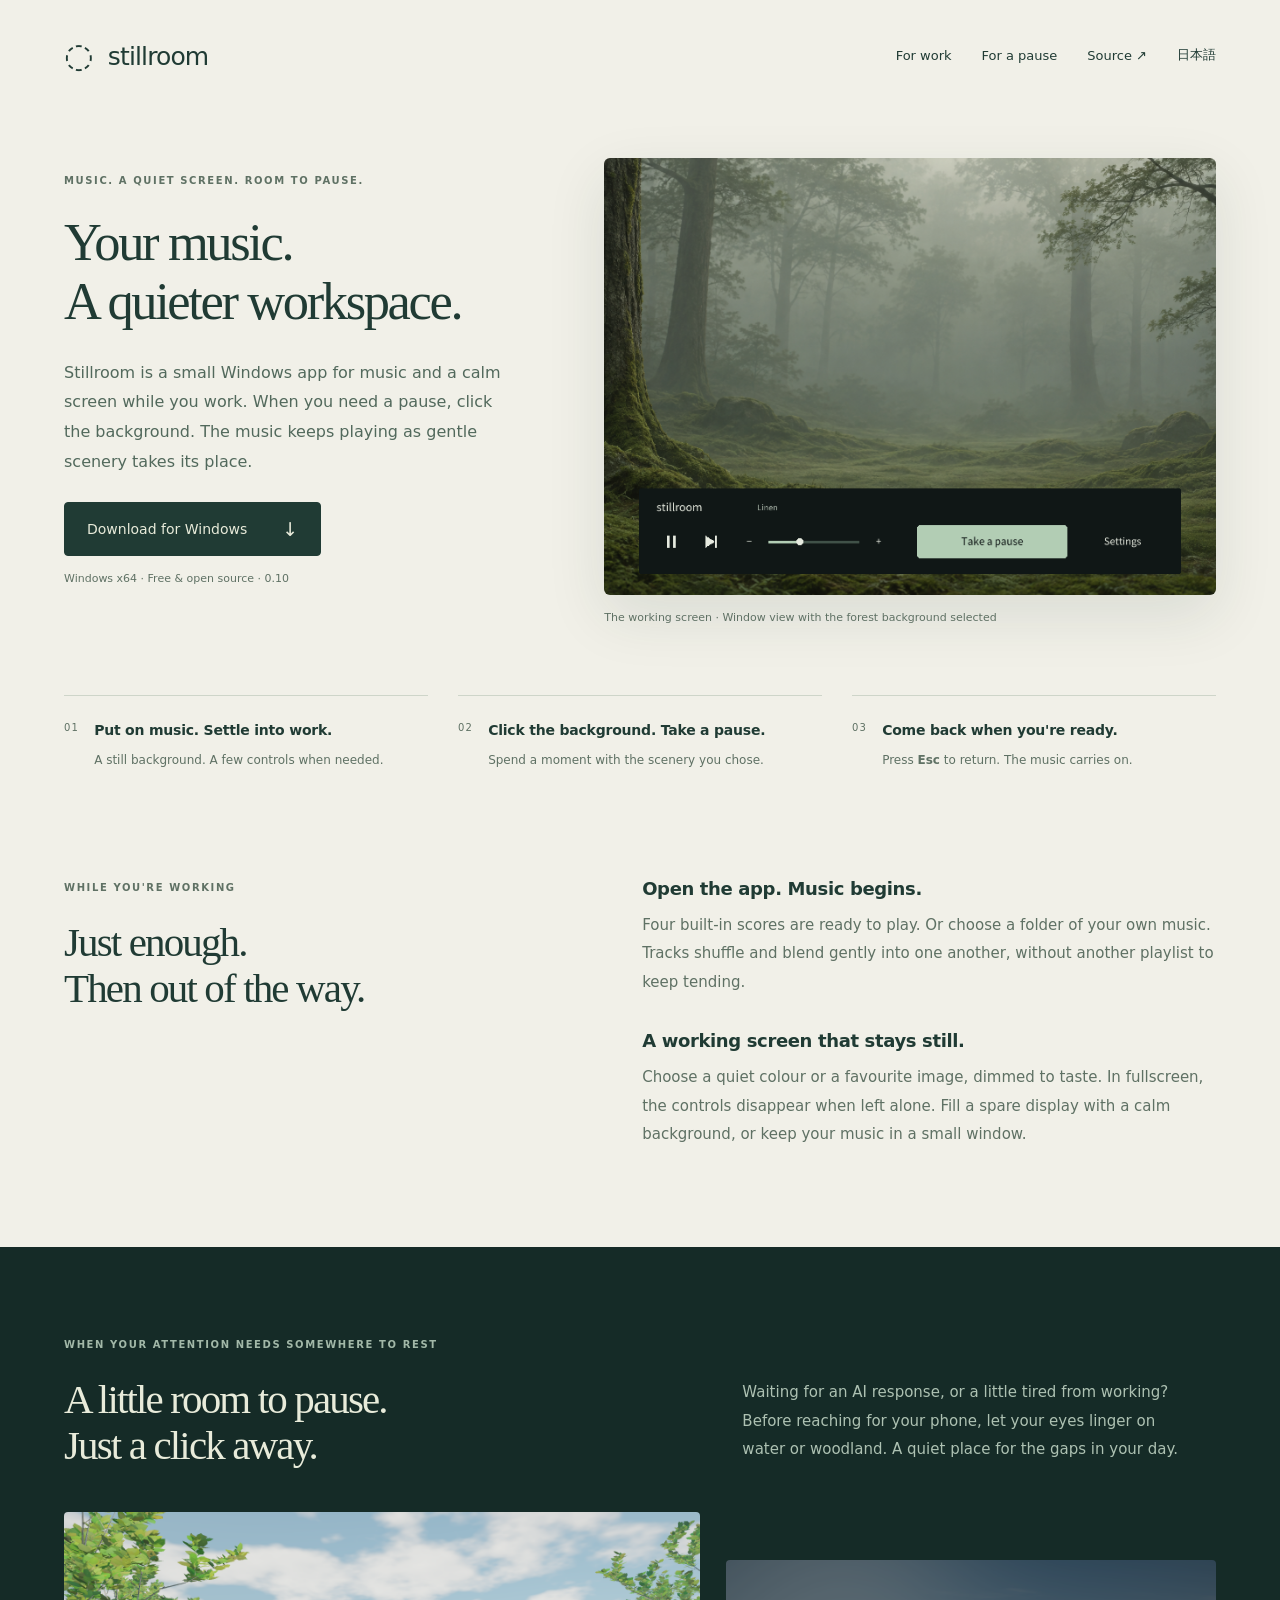
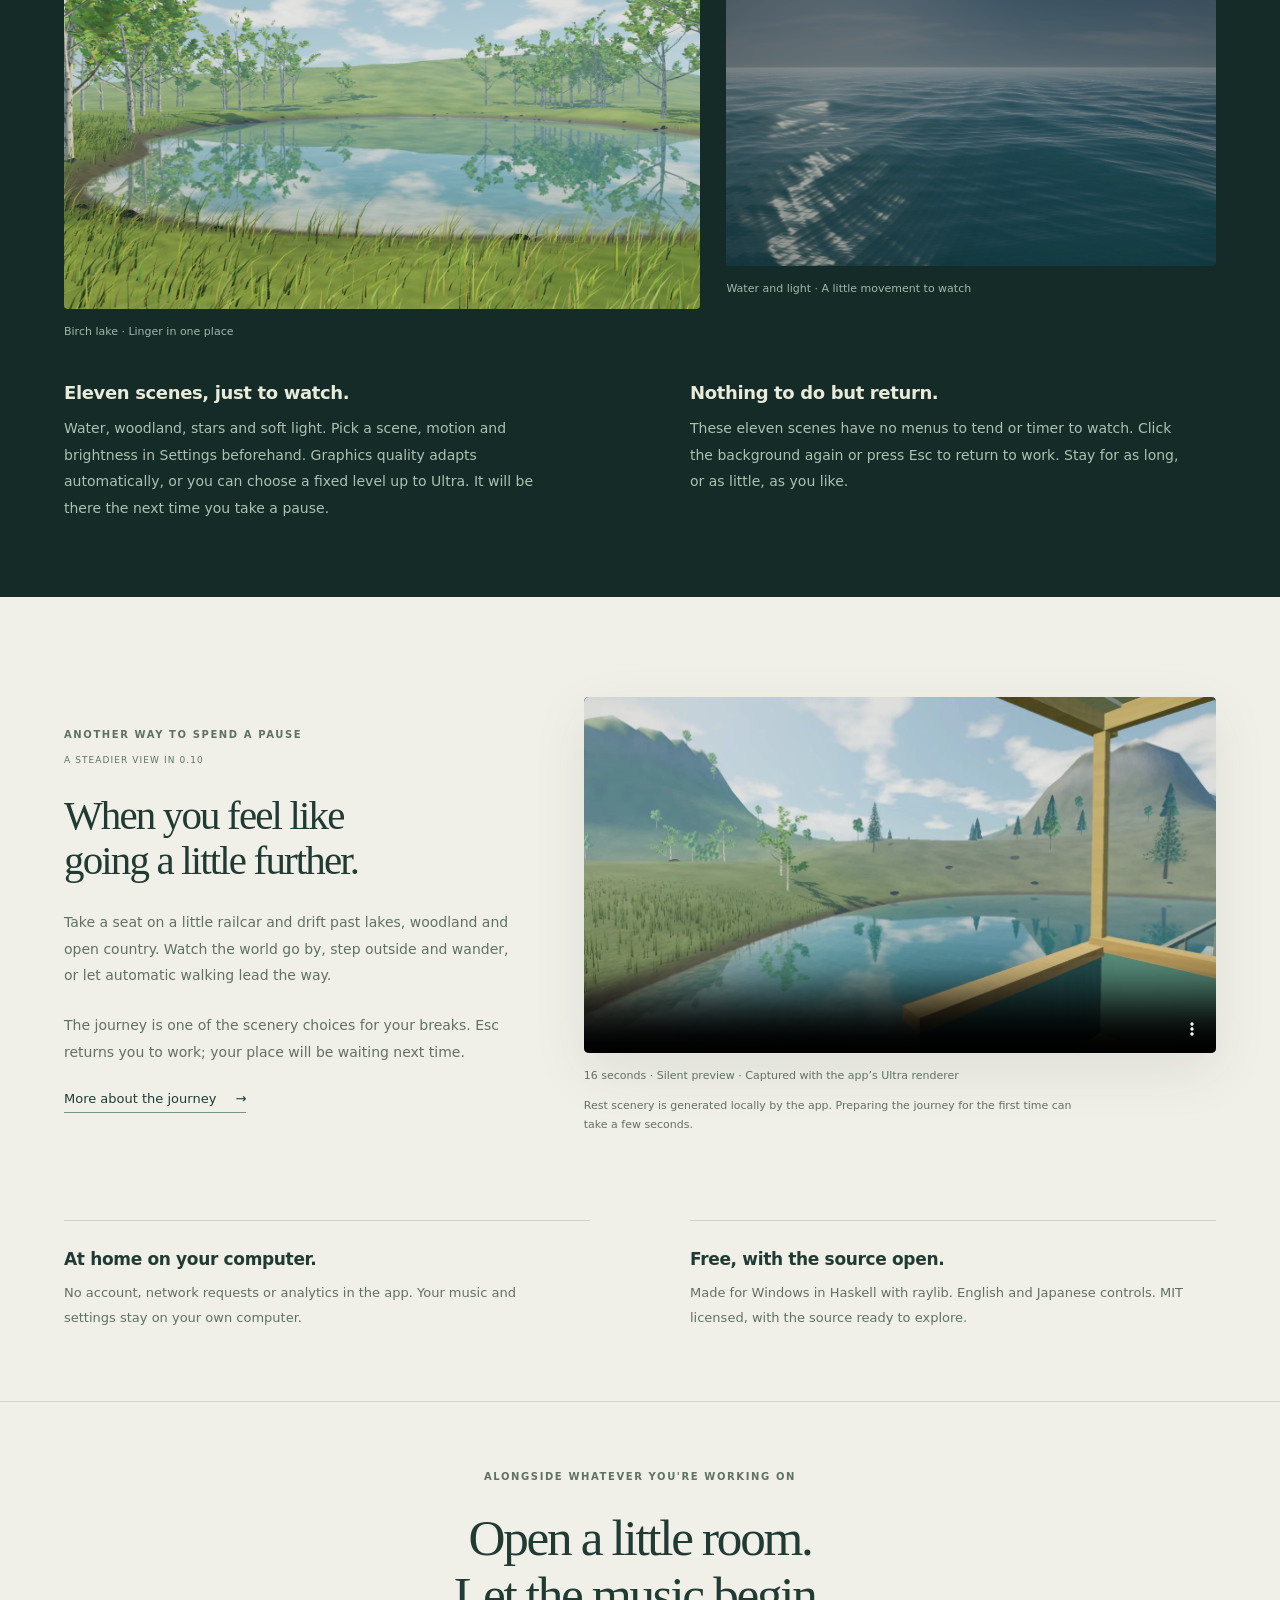
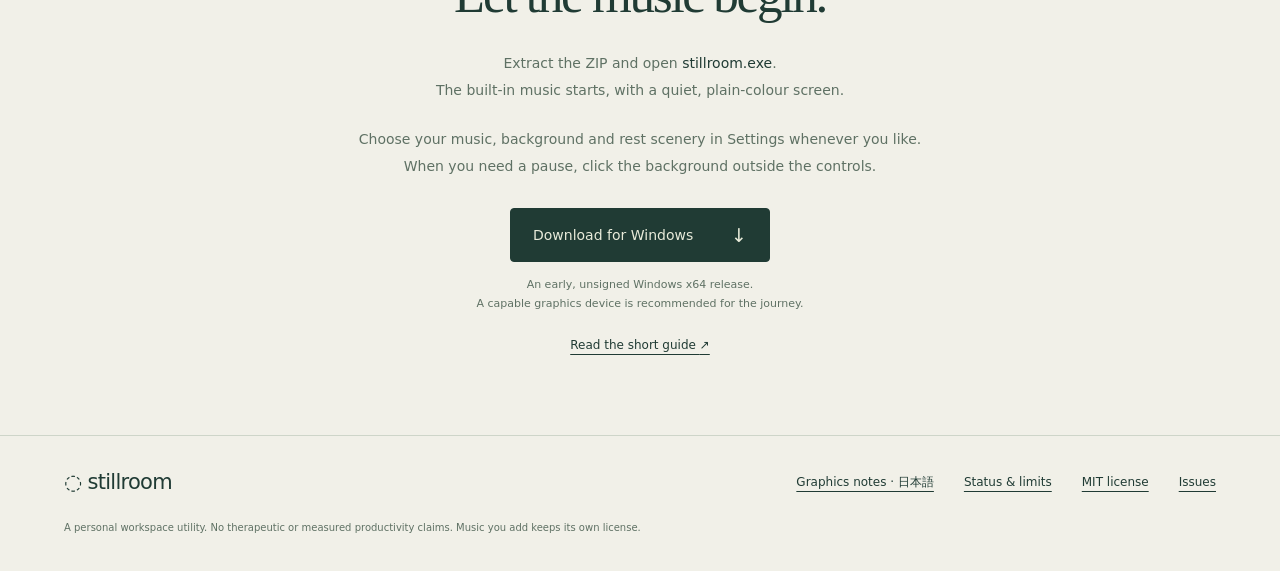
==== commit 03ba1bd0: "Build a typed functional foundation for stable journey graphics" ====
--- a/docs/index.html
+++ b/docs/index.html
@@ -28,7 +28,7 @@
       <h1 id="hero-title">Your music.<br>A quieter workspace.</h1>
       <p class="intro">Stillroom is a small Windows app for music and a calm screen while you work. When you need a pause, click the background. The music keeps playing as gentle scenery takes its place.</p>
       <a class="button" href="https://github.com/M-simplifier/stillroom/releases/latest">Download for Windows <span aria-hidden="true">↓</span></a>
-      <p class="detail">Windows x64 · Free &amp; open source · 0.9</p>
+      <p class="detail">Windows x64 · Free &amp; open source · 0.10</p>
     </div>
     <figure class="player">
       <img src="room-en.png" width="700" height="500" fetchpriority="high" alt="Stillroom's working screen: a misty forest with a small strip for playback, volume, Take a pause and Settings.">
@@ -69,7 +69,7 @@
 
   <section class="journey wrap" id="journey" aria-labelledby="journey-title">
     <div class="journey-copy">
-      <p class="eyebrow">Another way to spend a pause <span class="new">Refined in 0.9</span></p>
+      <p class="eyebrow">Another way to spend a pause <span class="new">A steadier view in 0.10</span></p>
       <h2 id="journey-title">When you feel like<br>going a little further.</h2>
       <p>Take a seat on a little railcar and drift past lakes, woodland and open country. Watch the world go by, step outside and wander, or let automatic walking lead the way.</p>
       <p>The journey is one of the scenery choices for your breaks. Esc returns you to work; your place will be waiting next time.</p>
@@ -99,7 +99,7 @@
 </main>
 <footer class="wrap">
   <a class="brand" href="./">◌ stillroom</a>
-  <nav aria-label="Project links"><a href="https://github.com/M-simplifier/stillroom/blob/main/STATUS.md">Status &amp; limits</a><a href="https://github.com/M-simplifier/stillroom/blob/main/LICENSE">MIT license</a><a href="https://github.com/M-simplifier/stillroom/issues">Issues</a></nav>
+  <nav aria-label="Project links"><a href="graphics-foundation.html" lang="ja">Graphics notes · 日本語</a><a href="https://github.com/M-simplifier/stillroom/blob/main/STATUS.md">Status &amp; limits</a><a href="https://github.com/M-simplifier/stillroom/blob/main/LICENSE">MIT license</a><a href="https://github.com/M-simplifier/stillroom/issues">Issues</a></nav>
   <p>A personal workspace utility. No therapeutic or measured productivity claims. Music you add keeps its own license.</p>
 </footer>
 </body>
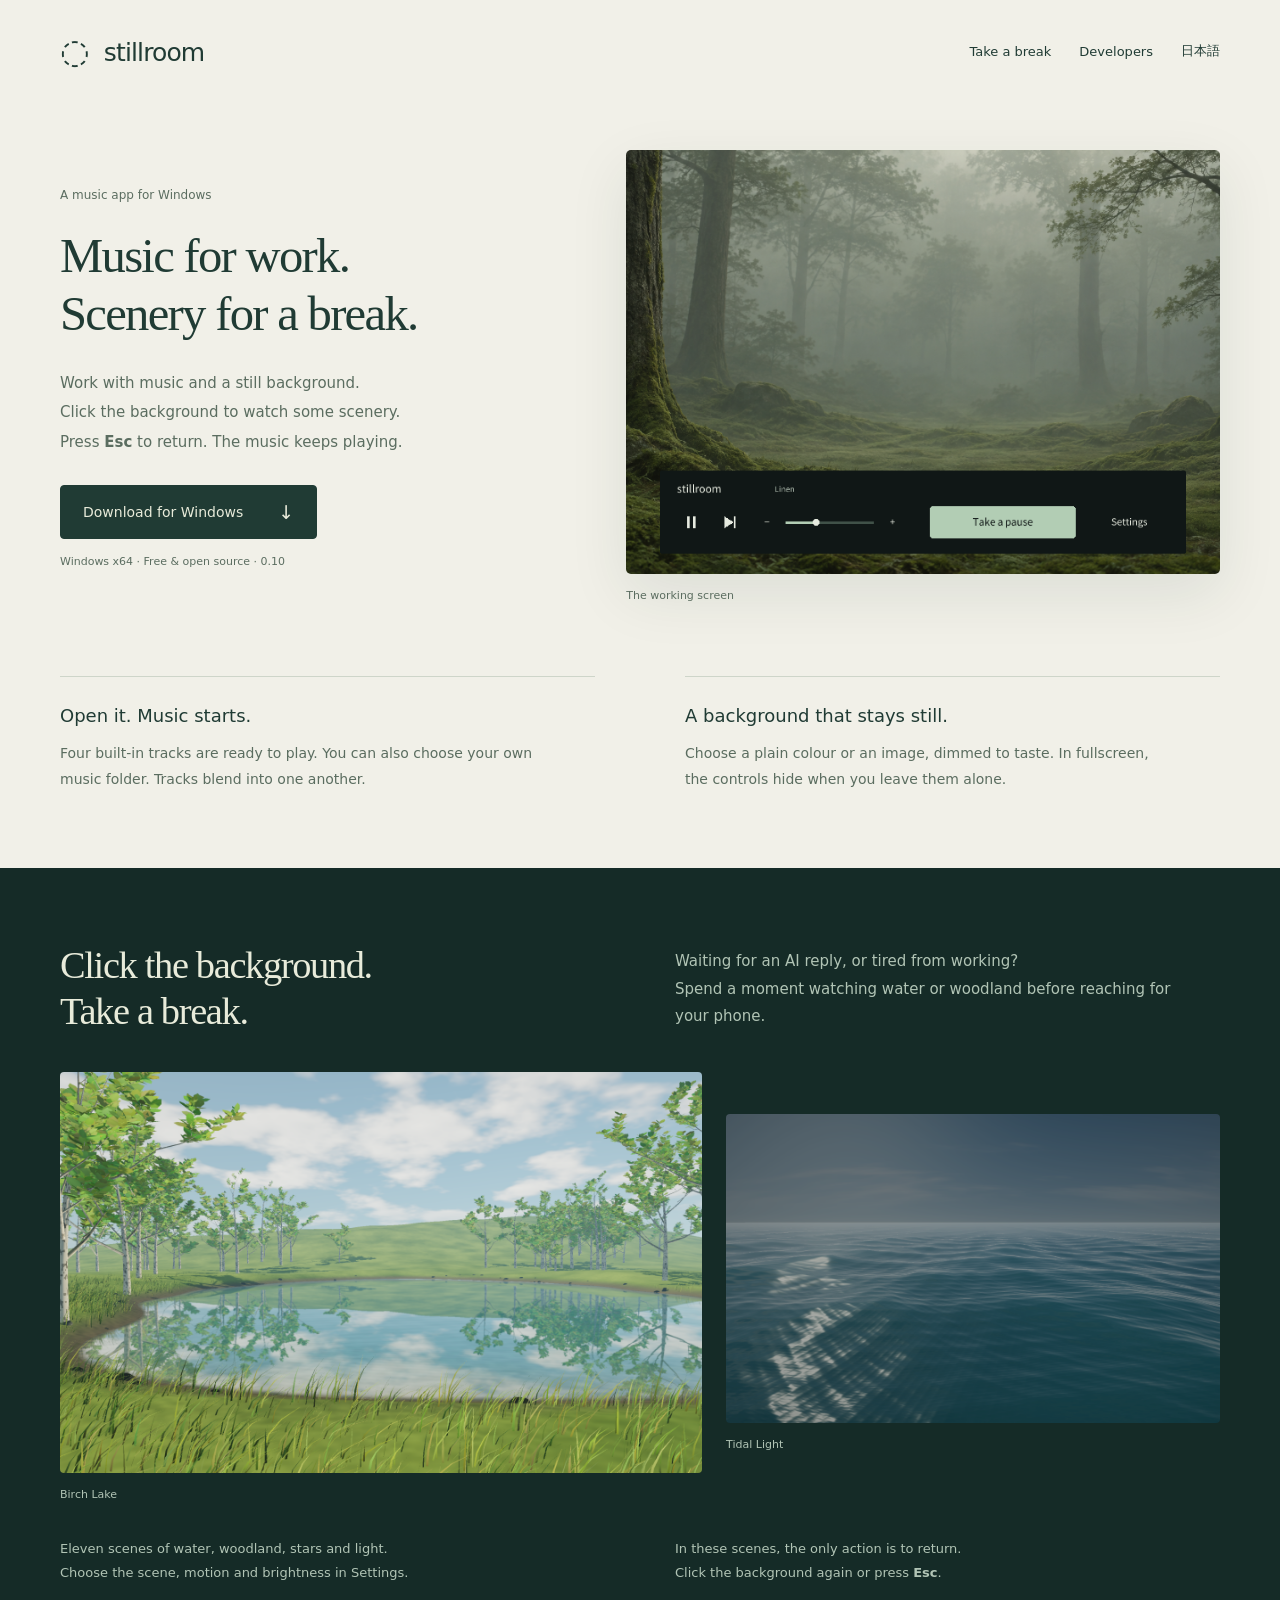
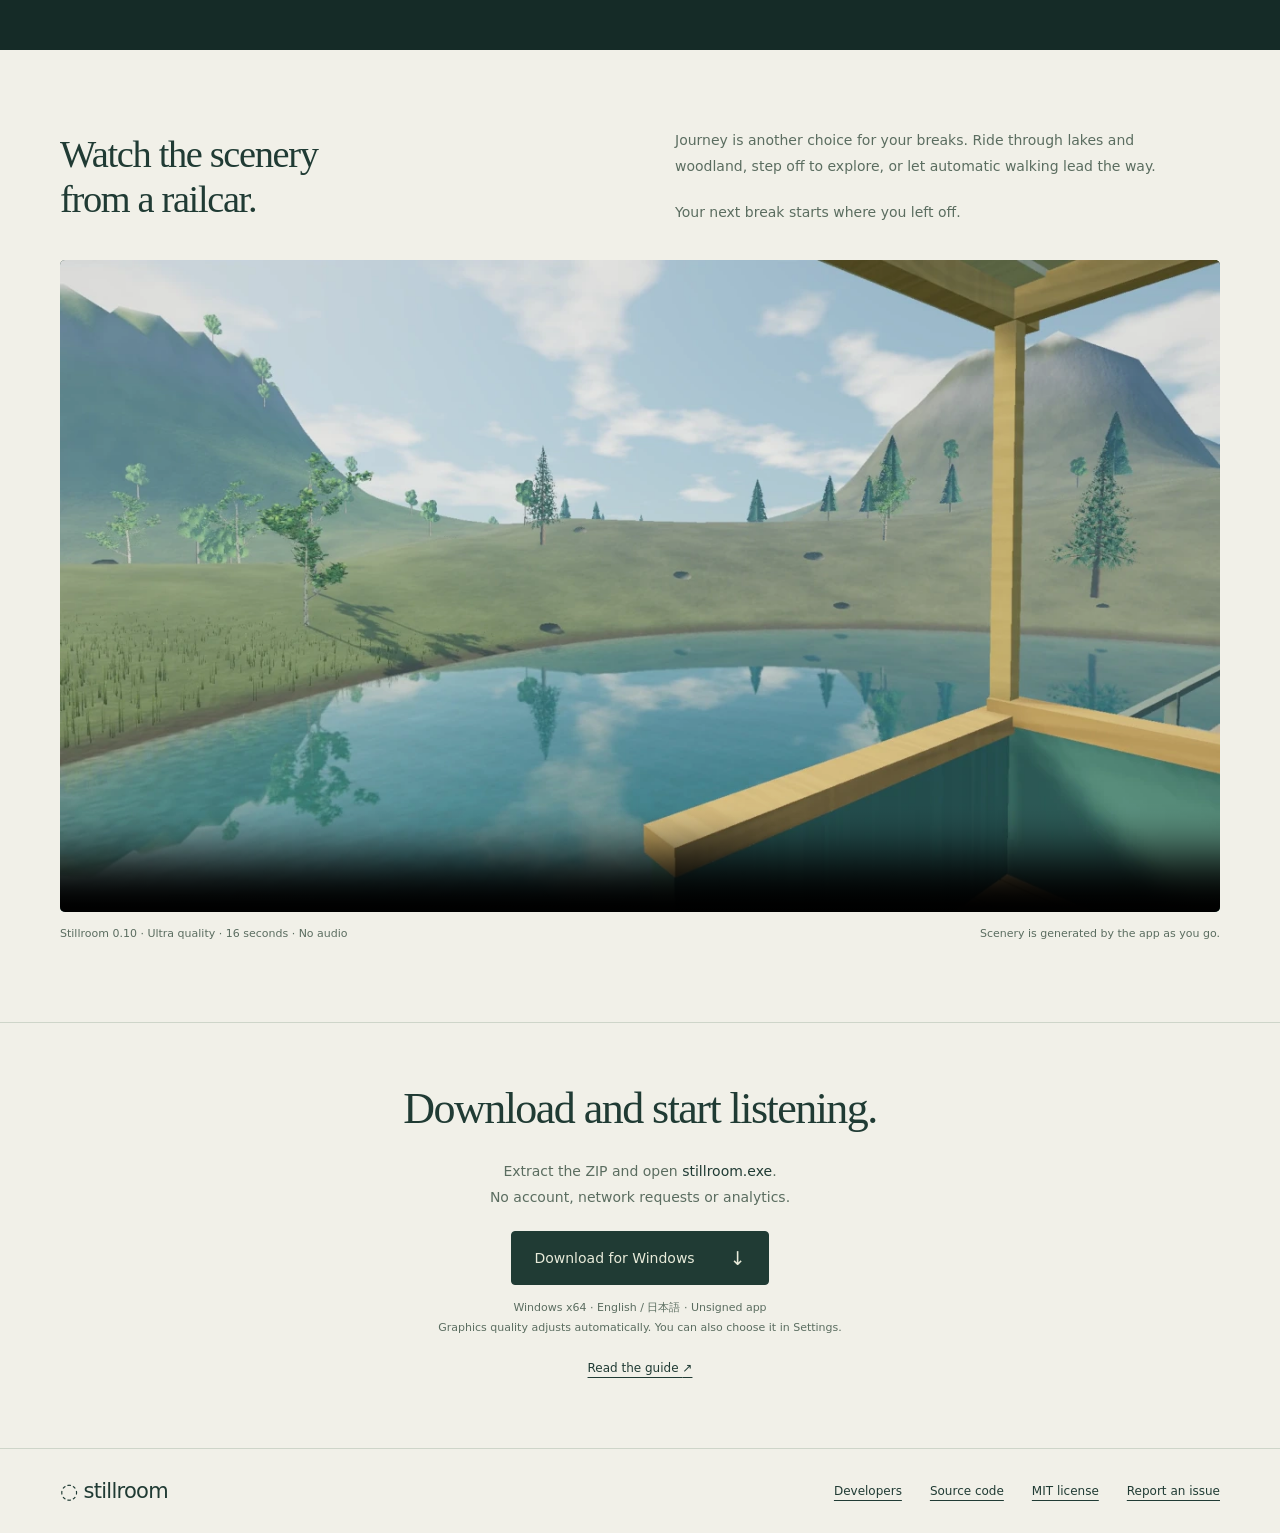
==== commit 9a8dc50c: "Clarify product pages and publish bilingual developer notes" ====
--- a/docs/index.html
+++ b/docs/index.html
@@ -3,13 +3,13 @@
 <head>
   <meta charset="utf-8">
   <meta name="viewport" content="width=device-width, initial-scale=1">
-  <meta name="description" content="Stillroom is a free Windows app for music, a quiet working screen and gentle breaks. Play your music, settle into work, and click the background when you need a pause.">
+  <meta name="description" content="Music and a still background while you work. A click into gentle scenery when you need a break. Stillroom is a free Windows app with built-in music, ready to use.">
   <meta name="theme-color" content="#152b27">
-  <meta property="og:title" content="Stillroom — your music, a quieter workspace">
-  <meta property="og:description" content="Music and a still screen while you work. Gentle scenery a click away when you need a pause. A small, free app for Windows.">
+  <meta property="og:title" content="Stillroom — Music for work. Scenery for a break.">
+  <meta property="og:description" content="Put on music and get to work. Click the background when you need a break. A free Windows app.">
   <meta property="og:image" content="https://m-simplifier.github.io/stillroom/room-en.png">
   <meta property="og:locale" content="en_US">
-  <title>Stillroom — music, a quiet screen, a little room to pause</title>
+  <title>Stillroom — Music for work. Scenery for a break.</title>
   <link rel="canonical" href="https://m-simplifier.github.io/stillroom/">
   <link rel="alternate" hreflang="en" href="https://m-simplifier.github.io/stillroom/">
   <link rel="alternate" hreflang="ja" href="https://m-simplifier.github.io/stillroom/ja.html">
@@ -19,88 +19,67 @@
 <a class="skip" href="#main">Skip to content</a>
 <header class="site-header">
   <a class="brand" href="./" aria-label="Stillroom home"><span class="mark" aria-hidden="true">◌</span> stillroom</a>
-  <nav aria-label="Main navigation"><a href="#focus">For work</a><a href="#rest">For a pause</a><a href="https://github.com/M-simplifier/stillroom">Source ↗</a><a href="ja.html" lang="ja">日本語</a></nav>
+  <nav aria-label="Main navigation"><a href="#rest">Take a break</a><a href="developers.html">Developers</a><a href="ja.html" lang="ja" hreflang="ja">日本語</a></nav>
 </header>
 <main id="main">
   <section class="hero wrap" aria-labelledby="hero-title">
     <div class="hero-copy">
-      <p class="eyebrow">Music. A quiet screen. Room to pause.</p>
-      <h1 id="hero-title">Your music.<br>A quieter workspace.</h1>
-      <p class="intro">Stillroom is a small Windows app for music and a calm screen while you work. When you need a pause, click the background. The music keeps playing as gentle scenery takes its place.</p>
+      <p class="eyebrow">A music app for Windows</p>
+      <h1 id="hero-title">Music for work.<br>Scenery for a break.</h1>
+      <p class="intro">Work with music and a still background.<br>Click the background to watch some scenery.<br>Press <kbd>Esc</kbd> to return. The music keeps playing.</p>
       <a class="button" href="https://github.com/M-simplifier/stillroom/releases/latest">Download for Windows <span aria-hidden="true">↓</span></a>
       <p class="detail">Windows x64 · Free &amp; open source · 0.10</p>
     </div>
     <figure class="player">
-      <img src="room-en.png" width="700" height="500" fetchpriority="high" alt="Stillroom's working screen: a misty forest with a small strip for playback, volume, Take a pause and Settings.">
-      <figcaption>The working screen · Window view with the forest background selected</figcaption>
+      <img src="room-en.png" width="700" height="500" fetchpriority="high" alt="Stillroom's working screen: a misty woodland background with a small row of music and settings controls.">
+      <figcaption>The working screen</figcaption>
     </figure>
   </section>
 
-  <ol class="rhythm wrap" aria-label="From work to a pause and back">
-    <li><span class="number">01</span><div><h2>Put on music. Settle into work.</h2><p>A still background. A few controls when needed.</p></div></li>
-    <li><span class="number">02</span><div><h2>Click the background. Take a pause.</h2><p>Spend a moment with the scenery you chose.</p></div></li>
-    <li><span class="number">03</span><div><h2>Come back when you're ready.</h2><p>Press <kbd>Esc</kbd> to return. The music carries on.</p></div></li>
-  </ol>
-
-  <section class="focus wrap" id="focus" aria-labelledby="focus-title">
-    <div class="section-heading"><p class="eyebrow">While you're working</p><h2 id="focus-title">Just enough.<br>Then out of the way.</h2></div>
-    <div class="focus-copy">
-      <article><h3>Open the app. Music begins.</h3><p>Four built-in scores are ready to play. Or choose a folder of your own music. Tracks shuffle and blend gently into one another, without another playlist to keep tending.</p></article>
-      <article><h3>A working screen that stays still.</h3><p>Choose a quiet colour or a favourite image, dimmed to taste. In fullscreen, the controls disappear when left alone. Fill a spare display with a calm background, or keep your music in a small window.</p></article>
-    </div>
+  <section class="focus wrap" id="focus" aria-label="While you work">
+    <article><h2>Open it. Music starts.</h2><p>Four built-in tracks are ready to play. You can also choose your own music folder. Tracks blend into one another.</p></article>
+    <article><h2>A background that stays still.</h2><p>Choose a plain colour or an image, dimmed to taste. In fullscreen, the controls hide when you leave them alone.</p></article>
   </section>
 
   <section class="rest" id="rest" aria-labelledby="rest-title">
     <div class="wrap">
       <div class="rest-intro">
-        <div><p class="eyebrow">When your attention needs somewhere to rest</p><h2 id="rest-title">A little room to pause.<br>Just a click away.</h2></div>
-        <p>Waiting for an AI response, or a little tired from working? Before reaching for your phone, let your eyes linger on water or woodland. A quiet place for the gaps in your day.</p>
+        <h2 id="rest-title">Click the background.<br>Take a break.</h2>
+        <p>Waiting for an AI reply, or tired from working?<br>Spend a moment watching water or woodland before reaching for your phone.</p>
       </div>
       <div class="quiet-scenes">
-        <figure><img src="rest-landscape.png" width="1600" height="900" loading="lazy" alt="The Birch lake rest scene, with trees and grasses reflected in the water."><figcaption>Birch lake · Linger in one place</figcaption></figure>
-        <figure><img src="rest-water.png" width="2562" height="1442" loading="lazy" alt="The Water and light rest scene, with sunlight across a blue surface."><figcaption>Water and light · A little movement to watch</figcaption></figure>
+        <figure><img src="rest-landscape.png" width="1600" height="900" loading="lazy" alt="Birch Lake, with trees and grass reflected in the water."><figcaption>Birch Lake</figcaption></figure>
+        <figure><img src="rest-water.png" width="2562" height="1442" loading="lazy" alt="Light reflected across the blue surface of the Tidal Light scene."><figcaption>Tidal Light</figcaption></figure>
       </div>
       <div class="rest-notes">
-        <article><h3>Eleven scenes, just to watch.</h3><p>Water, woodland, stars and soft light. Pick a scene, motion and brightness in Settings beforehand. Graphics quality adapts automatically, or you can choose a fixed level up to Ultra. It will be there the next time you take a pause.</p></article>
-        <article><h3>Nothing to do but return.</h3><p>These eleven scenes have no menus to tend or timer to watch. Click the background again or press Esc to return to work. Stay for as long, or as little, as you like.</p></article>
+        <p>Eleven scenes of water, woodland, stars and light.<br>Choose the scene, motion and brightness in Settings.</p>
+        <p>In these scenes, the only action is to return.<br>Click the background again or press <kbd>Esc</kbd>.</p>
       </div>
     </div>
   </section>
 
   <section class="journey wrap" id="journey" aria-labelledby="journey-title">
     <div class="journey-copy">
-      <p class="eyebrow">Another way to spend a pause <span class="new">A steadier view in 0.10</span></p>
-      <h2 id="journey-title">When you feel like<br>going a little further.</h2>
-      <p>Take a seat on a little railcar and drift past lakes, woodland and open country. Watch the world go by, step outside and wander, or let automatic walking lead the way.</p>
-      <p>The journey is one of the scenery choices for your breaks. Esc returns you to work; your place will be waiting next time.</p>
-      <a class="text-link" href="https://github.com/M-simplifier/stillroom/blob/main/docs/journeys.md">More about the journey <span aria-hidden="true">→</span></a>
+      <h2 id="journey-title">Watch the scenery<br>from a railcar.</h2>
+      <div><p>Journey is another choice for your breaks. Ride through lakes and woodland, step off to explore, or let automatic walking lead the way.</p><p>Your next break starts where you left off.</p></div>
     </div>
     <figure class="film">
-      <div class="film-frame"><video controls playsinline preload="none" poster="journey-poster.webp" width="1280" height="720" aria-label="A quiet railcar ride through nature. Play a 16-second preview."><source src="journey.mp4" type="video/mp4"><p>Your browser cannot play this video. <a href="journey.mp4">Download the journey film</a>.</p></video></div>
-      <figcaption>16 seconds · Silent preview · Captured with the app’s Ultra renderer</figcaption>
-      <p class="film-note">Rest scenery is generated locally by the app. Preparing the journey for the first time can take a few seconds.</p>
+      <div class="film-frame"><video controls playsinline preload="none" poster="journey-poster.webp" width="1280" height="720" aria-label="A journey in Stillroom 0.10 at Ultra quality. 16 seconds, no audio."><source src="journey.mp4" type="video/mp4"><p><a href="journey.mp4">Download the journey film</a></p></video></div>
+      <figcaption><span>Stillroom 0.10 · Ultra quality · 16 seconds · No audio</span><span>Scenery is generated by the app as you go.</span></figcaption>
     </figure>
   </section>
 
-  <section class="details wrap" aria-label="About the app">
-    <article><h3>At home on your computer.</h3><p>No account, network requests or analytics in the app. Your music and settings stay on your own computer.</p></article>
-    <article><h3>Free, with the source open.</h3><p>Made for Windows in Haskell with raylib. English and Japanese controls. MIT licensed, with the source ready to explore.</p></article>
-  </section>
-
   <section class="start wrap" aria-labelledby="start-title">
-    <p class="eyebrow">Alongside whatever you're working on</p>
-    <h2 id="start-title">Open a little room.<br>Let the music begin.</h2>
-    <p>Extract the ZIP and open <code>stillroom.exe</code>.<br>The built-in music starts, with a quiet, plain-colour screen.</p>
-    <p>Choose your music, background and rest scenery in Settings whenever you like.<br>When you need a pause, click the background outside the controls.</p>
+    <h2 id="start-title">Download and start listening.</h2>
+    <p>Extract the ZIP and open <code>stillroom.exe</code>.<br>No account, network requests or analytics.</p>
     <a class="button" href="https://github.com/M-simplifier/stillroom/releases/latest">Download for Windows <span aria-hidden="true">↓</span></a>
-    <p class="detail">An early, unsigned Windows x64 release.<br>A capable graphics device is recommended for the journey.</p>
-    <a class="guide-link" href="https://github.com/M-simplifier/stillroom/blob/main/docs/guide.md">Read the short guide <span aria-hidden="true">↗</span></a>
+    <p class="detail">Windows x64 · English / 日本語 · Unsigned app<br>Graphics quality adjusts automatically. You can also choose it in Settings.</p>
+    <a class="guide-link" href="https://github.com/M-simplifier/stillroom/blob/main/docs/guide.md">Read the guide <span aria-hidden="true">↗</span></a>
   </section>
 </main>
 <footer class="wrap">
   <a class="brand" href="./">◌ stillroom</a>
-  <nav aria-label="Project links"><a href="graphics-foundation.html" lang="ja">Graphics notes · 日本語</a><a href="https://github.com/M-simplifier/stillroom/blob/main/STATUS.md">Status &amp; limits</a><a href="https://github.com/M-simplifier/stillroom/blob/main/LICENSE">MIT license</a><a href="https://github.com/M-simplifier/stillroom/issues">Issues</a></nav>
-  <p>A personal workspace utility. No therapeutic or measured productivity claims. Music you add keeps its own license.</p>
+  <nav aria-label="Project links"><a href="developers.html">Developers</a><a href="https://github.com/M-simplifier/stillroom">Source code</a><a href="https://github.com/M-simplifier/stillroom/blob/main/LICENSE">MIT license</a><a href="https://github.com/M-simplifier/stillroom/issues">Report an issue</a></nav>
 </footer>
 </body>
 </html>
--- a/docs/style.css
+++ b/docs/style.css
@@ -3,7 +3,7 @@
   color-scheme: light;
   --paper: #f1f0e8;
   --ink: #203b34;
-  --muted: #5f7164;
+  --muted: #5b6d60;
   --line: #ced5c9;
   --dark: #152b27;
   --cream: #e8ebda;
@@ -13,154 +13,106 @@
   color: var(--ink);
 }
 * { box-sizing: border-box; }
-html { scroll-behavior: smooth; scroll-padding-top: 28px; }
+html { scroll-padding-top: 28px; }
 body { margin: 0; }
 a { color: inherit; text-underline-offset: 5px; }
-a:focus-visible, video:focus-visible { outline: 3px solid #659077; outline-offset: 7px; }
-.wrap, .site-header { max-width: 1408px; margin-inline: auto; padding-inline: 64px; }
-.site-header { min-height: 110px; display: flex; align-items: center; justify-content: space-between; gap: 24px; }
+a:focus-visible, video:focus-visible { outline: 3px solid #659077; outline-offset: 6px; }
+.wrap, .site-header { max-width: 1360px; margin-inline: auto; padding-inline: 60px; }
+.site-header { min-height: 102px; display: flex; align-items: center; justify-content: space-between; gap: 24px; }
 .brand { text-decoration: none; font-size: 25px; font-weight: 500; letter-spacing: -.035em; white-space: nowrap; }
 .mark { font-size: 34px; vertical-align: -2px; margin-right: 8px; }
-.site-header nav, footer nav { display: flex; gap: 30px; align-items: center; font-size: 13px; }
+.site-header nav, footer nav { display: flex; flex-wrap: wrap; gap: 28px; align-items: center; font-size: 13px; }
 .site-header nav a { text-decoration: none; }
 .site-header nav a:hover { text-decoration: underline; }
 .skip { position: absolute; top: -100px; left: 20px; z-index: 2; background: var(--paper); padding: 12px; }
 .skip:focus { top: 16px; }
-.eyebrow { text-transform: uppercase; letter-spacing: .16em; font-size: 10px; font-weight: 600; color: var(--muted); margin: 0 0 23px; }
-h1, h2 { font-family: Georgia, "Times New Roman", "Yu Mincho", serif; font-weight: 400; letter-spacing: -.045em; margin: 0; line-height: 1.12; }
-h1 { font-size: clamp(45px, 4.1vw, 60px); }
-h2 { font-size: clamp(34px, 3.2vw, 46px); }
-h3 { font-size: 18px; letter-spacing: -.02em; font-weight: 550; margin: 0 0 12px; }
-p { font-size: 15px; line-height: 1.9; margin: 0 0 23px; text-wrap: pretty; }
+.eyebrow { font-size: 12px; color: var(--muted); margin: 0 0 22px; }
+h1, h2 { font-family: Georgia, "Times New Roman", "Yu Mincho", serif; font-weight: 400; letter-spacing: -.035em; margin: 0; line-height: 1.18; }
+h1 { font-size: clamp(38px, 3.8vw, 54px); }
+h2 { font-size: clamp(30px, 3vw, 42px); }
+p { font-size: 15px; line-height: 1.85; margin: 0 0 20px; text-wrap: pretty; }
 figure { margin: 0; }
-figcaption { color: var(--muted); font-size: 11px; line-height: 1.7; margin-top: 14px; }
+figcaption { color: var(--muted); font-size: 11px; line-height: 1.8; margin-top: 12px; }
 img { display: block; max-width: 100%; height: auto; }
-.hero { display: grid; grid-template-columns: .95fr 1.2fr; gap: 56px; align-items: center; padding-block: 48px 67px; }
-.hero-copy { padding-bottom: 26px; }
-.intro { max-width: 450px; margin: 27px 0 26px; color: #52695c; font-size: 16px; line-height: 1.85; }
-.button { display: inline-flex; align-items: center; justify-content: space-between; gap: 35px; background: var(--ink); color: var(--cream); border: 1px solid var(--ink); border-radius: 4px; padding: 15px 22px; text-decoration: none; font-size: 14px; font-weight: 500; transition: background .2s; }
+.hero { display: grid; grid-template-columns: 1fr 1.15fr; gap: 50px; align-items: center; padding-block: 48px 60px; }
+.intro { margin: 26px 0 28px; color: var(--muted); font-size: 15px; line-height: 1.95; }
+.button { display: inline-flex; align-items: center; justify-content: space-between; gap: 35px; background: var(--ink); color: var(--cream); border: 1px solid var(--ink); border-radius: 4px; padding: 15px 22px; text-decoration: none; font-size: 14px; font-weight: 500; }
 .button:hover { background: #315647; }
 .button span { font-size: 19px; }
-.detail { font-size: 11px; color: var(--muted); margin-top: 13px; margin-bottom: 0; line-height: 1.75; }
-.player img { width: 100%; border-radius: 6px; box-shadow: 0 20px 60px #18382b1c; }
-.rhythm { display: grid; grid-template-columns: repeat(3, 1fr); gap: 30px; list-style: none; margin-block: 0; }
-.rhythm li { display: flex; gap: 15px; border-top: 1px solid var(--line); padding-top: 23px; }
-.number { padding-top: 3px; color: var(--muted); font-size: 10px; letter-spacing: .12em; }
-.rhythm h2 { font-family: inherit; font-size: 14px; font-weight: 550; letter-spacing: -.015em; line-height: 1.6; }
-.rhythm p { font-size: 12px; color: var(--muted); margin: 8px 0 0; }
+.detail { font-size: 11px; color: var(--muted); margin: 13px 0 0; line-height: 1.8; }
+.player img { width: 100%; border-radius: 5px; box-shadow: 0 20px 60px #18382b18; }
 kbd { font-family: inherit; font-weight: 600; }
-.focus { display: grid; grid-template-columns: 1fr 1.2fr; gap: 100px; padding-block: 106px 98px; }
-.focus-copy article + article { margin-top: 34px; }
-.focus-copy p { color: var(--muted); margin: 0; max-width: 580px; }
-.rest { background: var(--dark); color: var(--cream); padding-block: 88px 76px; }
-.rest .eyebrow { color: #a2b8a8; }
-.rest-intro { display: grid; grid-template-columns: 1.2fr 1fr; align-items: end; gap: 110px; margin-bottom: 43px; }
-.rest-intro > p { color: #adc1b2; margin: 0 0 5px; max-width: 460px; }
-.quiet-scenes { display: grid; grid-template-columns: 1.3fr 1fr; gap: 26px; }
+.focus { display: grid; grid-template-columns: 1fr 1fr; gap: 90px; padding-block: 10px 76px; }
+.focus article { border-top: 1px solid var(--line); padding-top: 25px; }
+.focus h2 { font: 500 18px/1.6 system-ui, -apple-system, "Segoe UI", sans-serif; letter-spacing: 0; margin-bottom: 10px; }
+.focus p { color: var(--muted); font-size: 14px; margin: 0; max-width: 490px; }
+.rest { background: var(--dark); color: var(--cream); padding-block: 75px 65px; }
+.rest-intro { display: grid; grid-template-columns: 1fr 1fr; align-items: end; gap: 70px; margin-bottom: 38px; }
+.rest-intro > p { color: #b1c4b5; margin: 0 0 3px; }
+.quiet-scenes { display: grid; grid-template-columns: 1.3fr 1fr; gap: 24px; }
 .quiet-scenes img { width: 100%; aspect-ratio: 16/10; object-fit: cover; border-radius: 4px; }
-.quiet-scenes figure:nth-child(2) { padding-top: 48px; }
-.quiet-scenes figcaption { color: #a2b8a8; }
-.rest-notes { display: grid; grid-template-columns: 1fr 1fr; gap: 100px; margin-top: 40px; }
-.rest-notes p { font-size: 14px; color: #adc1b2; max-width: 500px; margin: 0; }
-.journey { display: grid; grid-template-columns: .85fr 1.2fr; gap: 72px; align-items: center; padding-block: 100px 85px; }
-.journey h2 { margin-bottom: 25px; }
-.journey-copy > p:not(.eyebrow) { color: var(--muted); font-size: 14px; }
-.new { display: block; font-size: 9px; letter-spacing: .12em; font-weight: 400; margin-top: 8px; }
-.text-link { font-size: 13px; text-decoration: none; border-bottom: 1px solid #7b9381; padding-bottom: 6px; }
-.text-link span { padding-left: 15px; }
-.film-frame { background: #223f39; border-radius: 5px; overflow: hidden; box-shadow: 0 18px 55px #18382b17; }
+.quiet-scenes figure:nth-child(2) { padding-top: 42px; }
+.quiet-scenes figcaption { color: #b1c4b5; }
+.rest-notes { display: grid; grid-template-columns: 1fr 1fr; gap: 70px; margin-top: 32px; }
+.rest-notes p { font-size: 13px; color: #b1c4b5; margin: 0; }
+.journey { padding-block: 78px; }
+.journey-copy { display: grid; grid-template-columns: 1fr 1fr; gap: 70px; align-items: center; margin-bottom: 34px; }
+.journey-copy p { color: var(--muted); font-size: 14px; max-width: 530px; }
+.journey-copy p:last-child { margin-bottom: 0; }
+.film-frame { background: #223f39; border-radius: 5px; overflow: hidden; }
 .film video { display: block; width: 100%; height: auto; aspect-ratio: 16/9; background: #193931; }
-.film-note { font-size: 11px; line-height: 1.8; color: var(--muted); margin: 10px 0 0; max-width: 490px; }
-.details { display: grid; grid-template-columns: 1fr 1fr; gap: 100px; padding-block: 0 70px; }
-.details article { border-top: 1px solid var(--line); padding-top: 28px; }
-.details h3 { font-size: 17px; }
-.details p { font-size: 13px; color: var(--muted); max-width: 500px; margin: 0; }
-.start { padding-block: 65px 82px; text-align: center; border-top: 1px solid var(--line); }
-.start h2 { font-size: clamp(39px, 4vw, 55px); margin-bottom: 27px; }
-.start > p:not(.eyebrow):not(.detail) { font-size: 14px; color: var(--muted); }
-.start .button { min-width: 260px; margin-top: 5px; }
-.start .detail { max-width: 540px; margin-inline: auto; }
+.film figcaption { display: flex; flex-wrap: wrap; justify-content: space-between; gap: 4px 24px; }
+.start { padding-block: 60px 72px; text-align: center; border-top: 1px solid var(--line); }
+.start h2 { font-size: clamp(29px, 3.5vw, 44px); margin-bottom: 24px; }
+.start > p:not(.detail) { font-size: 14px; color: var(--muted); }
+.start .button { min-width: 250px; }
 .start code { font-family: inherit; color: var(--ink); }
-.guide-link { display: inline-block; font-size: 12px; margin-top: 25px; }
-footer { border-top: 1px solid var(--line); padding-block: 34px; display: flex; align-items: center; justify-content: space-between; gap: 24px; flex-wrap: wrap; }
+.guide-link { display: inline-block; font-size: 12px; margin-top: 23px; }
+footer { border-top: 1px solid var(--line); padding-block: 30px; display: flex; align-items: center; justify-content: space-between; gap: 24px; flex-wrap: wrap; }
 footer .brand { font-size: 21px; }
 footer nav { font-size: 12px; }
-footer p { flex-basis: 100%; margin: 0; color: var(--muted); font-size: 10px; }
-.ja h1, .ja h2 { letter-spacing: .015em; line-height: 1.5; }
-.ja h1 { font-size: clamp(33px, 3.4vw, 47px); }
-.ja h2 { font-size: clamp(27px, 2.8vw, 38px); }
-.ja .rhythm h2 { font-size: 14px; letter-spacing: 0; }
-.ja .intro { font-size: 15px; }
-.ja .eyebrow { letter-spacing: .1em; }
-.ja .start h2 { font-size: clamp(28px, 3vw, 40px); }
-@media (max-width: 1100px) {
-  .wrap, .site-header { padding-inline: 36px; }
-  .hero { gap: 32px; grid-template-columns: 1fr 1.05fr; }
-  h1 { font-size: 46px; }
-  .ja h1 { font-size: 37px; }
-  .focus, .rest-intro, .rest-notes, .details { gap: 55px; }
-  .journey { gap: 40px; }
-  .rhythm { gap: 20px; }
-  .rhythm li { gap: 10px; }
+.ja h1, .ja h2 { letter-spacing: .01em; line-height: 1.5; }
+.ja h1 { font-size: clamp(31px, 3.3vw, 46px); }
+.ja h2 { font-size: clamp(25px, 2.6vw, 36px); }
+.ja .focus h2 { font-size: 18px; }
+.ja .start h2 { font-size: clamp(24px, 2.5vw, 34px); }
+@media (max-width: 1050px) {
+  .wrap, .site-header { padding-inline: 32px; }
+  .hero { gap: 30px; }
+  .focus, .rest-intro, .rest-notes, .journey-copy { gap: 40px; }
 }
-@media (max-width: 820px) {
+@media (max-width: 800px) {
   .wrap, .site-header { padding-inline: 24px; }
-  .site-header { min-height: 86px; gap: 16px; }
+  .site-header { min-height: 86px; }
   .site-header nav { gap: 18px; font-size: 12px; }
-  .site-header nav a:nth-child(-n+2) { display: none; }
-  .hero { grid-template-columns: 1fr; gap: 30px; padding-block: 28px 40px; }
-  .hero-copy { padding: 0; max-width: 540px; }
-  h1 { font-size: clamp(42px, 6.7vw, 56px); }
+  .hero { grid-template-columns: 1fr; gap: 30px; padding-block: 28px 42px; }
+  .hero-copy { max-width: 600px; }
+  h1 { font-size: clamp(36px, 6.2vw, 52px); }
   .ja h1 { font-size: clamp(32px, 5.6vw, 44px); }
-  .intro { max-width: 490px; margin-block: 22px; }
-  .player { width: 100%; max-width: 700px; }
-  .rhythm { gap: 22px; grid-template-columns: 1fr; }
-  .rhythm li { padding-top: 18px; gap: 17px; }
-  .rhythm p { margin-top: 3px; }
-  .focus { grid-template-columns: 1fr; gap: 35px; padding-block: 66px; }
-  .focus-copy { display: grid; grid-template-columns: 1fr 1fr; gap: 30px; }
-  .focus-copy article + article { margin: 0; }
-  .rest { padding-block: 60px; }
-  .rest-intro { grid-template-columns: 1fr; gap: 24px; margin-bottom: 30px; }
-  .rest-intro > p { max-width: 550px; }
+  .player { max-width: 700px; width: 100%; }
+  .focus { gap: 28px; padding-bottom: 54px; }
+  .rest { padding-block: 52px; }
+  .rest-intro, .journey-copy { grid-template-columns: 1fr; gap: 24px; }
   .quiet-scenes { gap: 18px; }
-  .quiet-scenes figure:nth-child(2) { padding-top: 30px; }
-  .rest-notes { gap: 30px; margin-top: 30px; }
-  .journey { grid-template-columns: 1fr; gap: 33px; padding-block: 65px 55px; }
-  .journey-copy { max-width: 560px; }
-  .journey h2 { margin-bottom: 22px; }
-  .details { gap: 30px; padding-bottom: 55px; }
-  .start { padding-block: 50px 60px; }
-  .start h2 { font-size: 42px; }
-  footer { align-items: flex-start; gap: 22px; }
-  footer nav { gap: 20px; font-size: 11px; }
+  .quiet-scenes figure:nth-child(2) { padding-top: 28px; }
+  .rest-notes { gap: 28px; }
+  .journey { padding-block: 54px; }
+  .start { padding-block: 48px 56px; }
 }
 @media (max-width: 500px) {
   .wrap, .site-header { padding-inline: 22px; }
   .brand { font-size: 22px; }
   .mark { font-size: 29px; margin-right: 4px; }
-  .eyebrow { font-size: 9px; margin-bottom: 18px; }
-  .intro { font-size: 15px; }
-  .ja .intro { font-size: 14px; }
+  .site-header nav { gap: 14px; font-size: 11px; }
+  .site-header nav a:first-child { display: none; }
+  .intro { font-size: 14px; }
+  .intro br { display: none; }
   .button { font-size: 13px; gap: 28px; }
-  figcaption { font-size: 10px; margin-top: 10px; }
-  .focus-copy, .rest-notes, .details { grid-template-columns: 1fr; gap: 28px; }
-  h2 { font-size: 35px; }
-  .ja h2 { font-size: 28px; }
-  h3 { font-size: 17px; }
-  .focus-copy p, .rest-intro > p { font-size: 14px; }
-  .quiet-scenes { grid-template-columns: 1fr; gap: 24px; }
+  .focus, .rest-notes, .quiet-scenes { grid-template-columns: 1fr; gap: 25px; }
   .quiet-scenes figure:nth-child(2) { padding-top: 0; }
   .quiet-scenes img { aspect-ratio: 16/9; }
-  .quiet-scenes figure:nth-child(2) { width: 85%; margin-left: auto; }
-  .rest-notes { margin-top: 34px; }
-  .start h2 { font-size: 36px; }
-  .ja .start h2 { font-size: 27px; }
-  .start > p:not(.eyebrow):not(.detail) { font-size: 13px; }
-  .start > p br { display: none; }
-  footer nav { gap: 17px; flex-wrap: wrap; }
+  .rest-intro p { font-size: 14px; }
+  .rest-notes p br, .start p br { display: none; }
+  figcaption { font-size: 10px; }
+  footer nav { gap: 17px; font-size: 11px; }
 }
-@media (prefers-reduced-motion: reduce) {
-  html { scroll-behavior: auto; }
-  .button { transition: none; }
-}
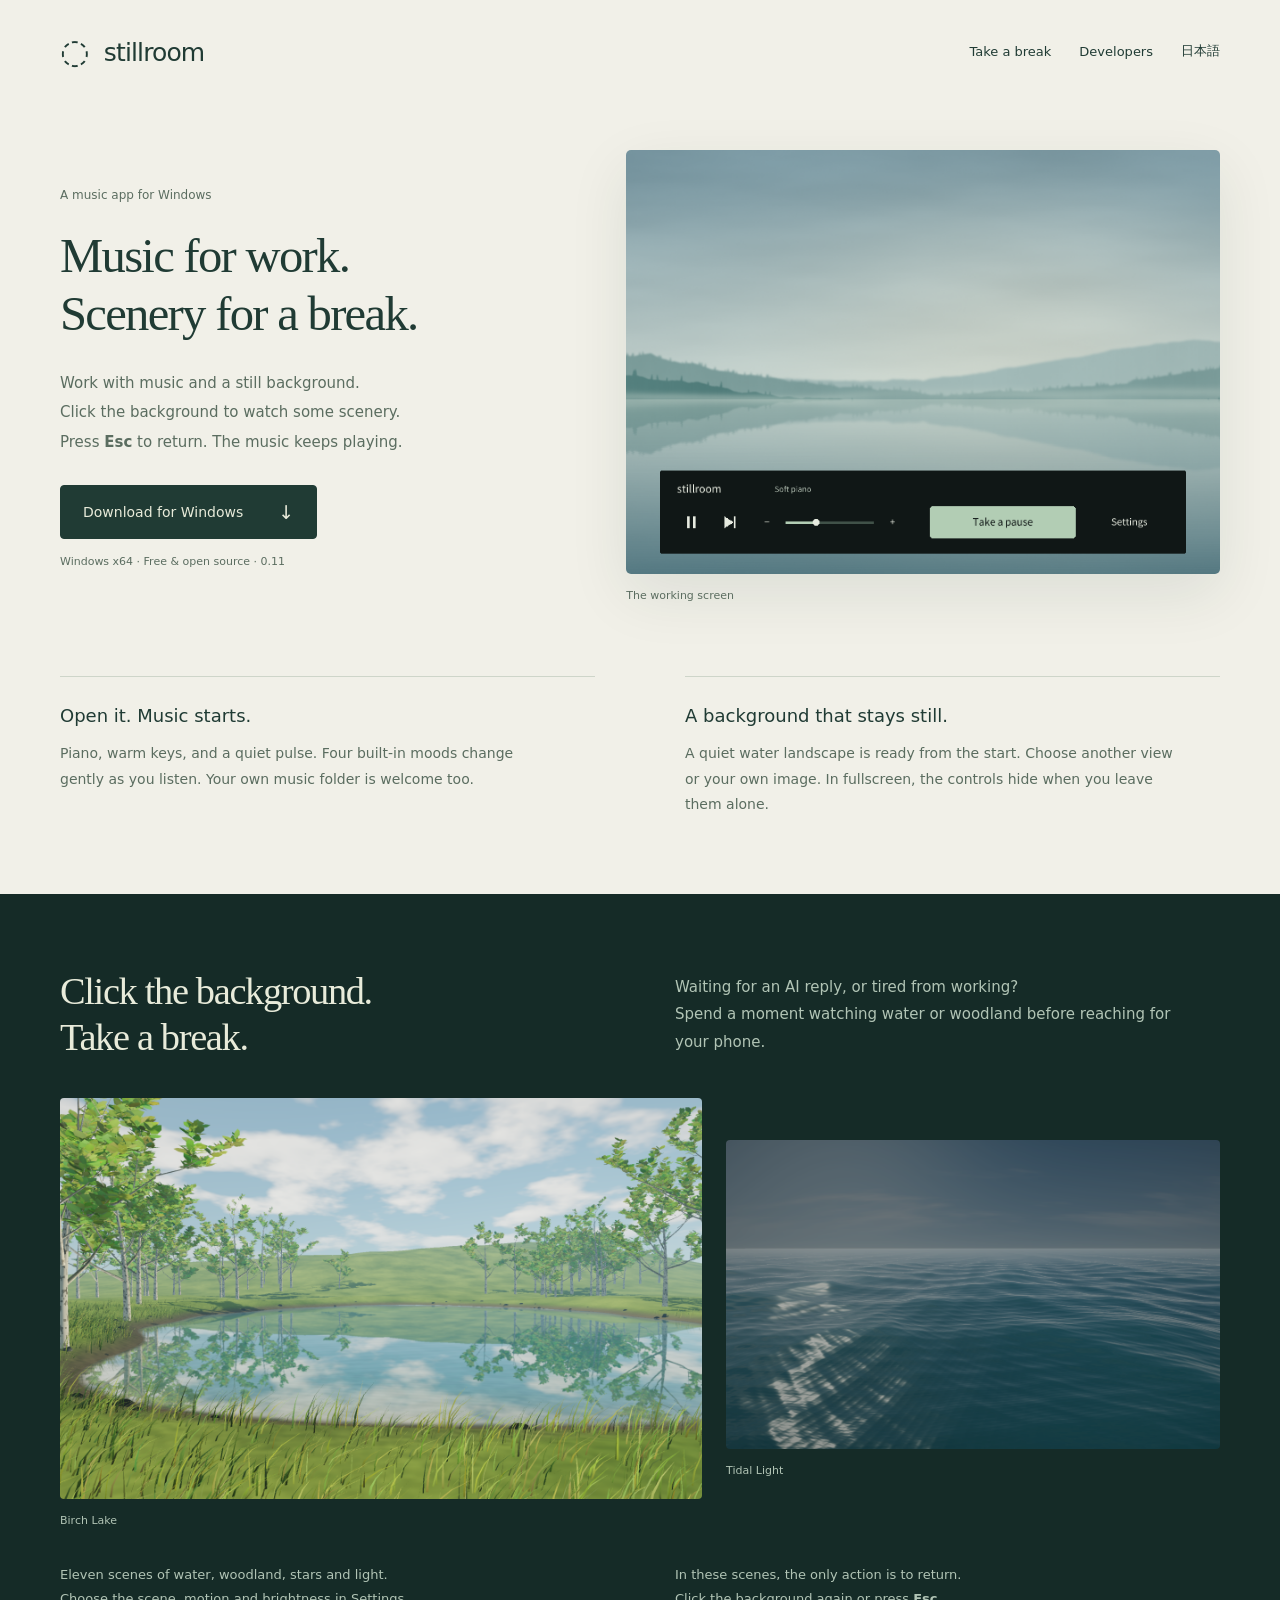
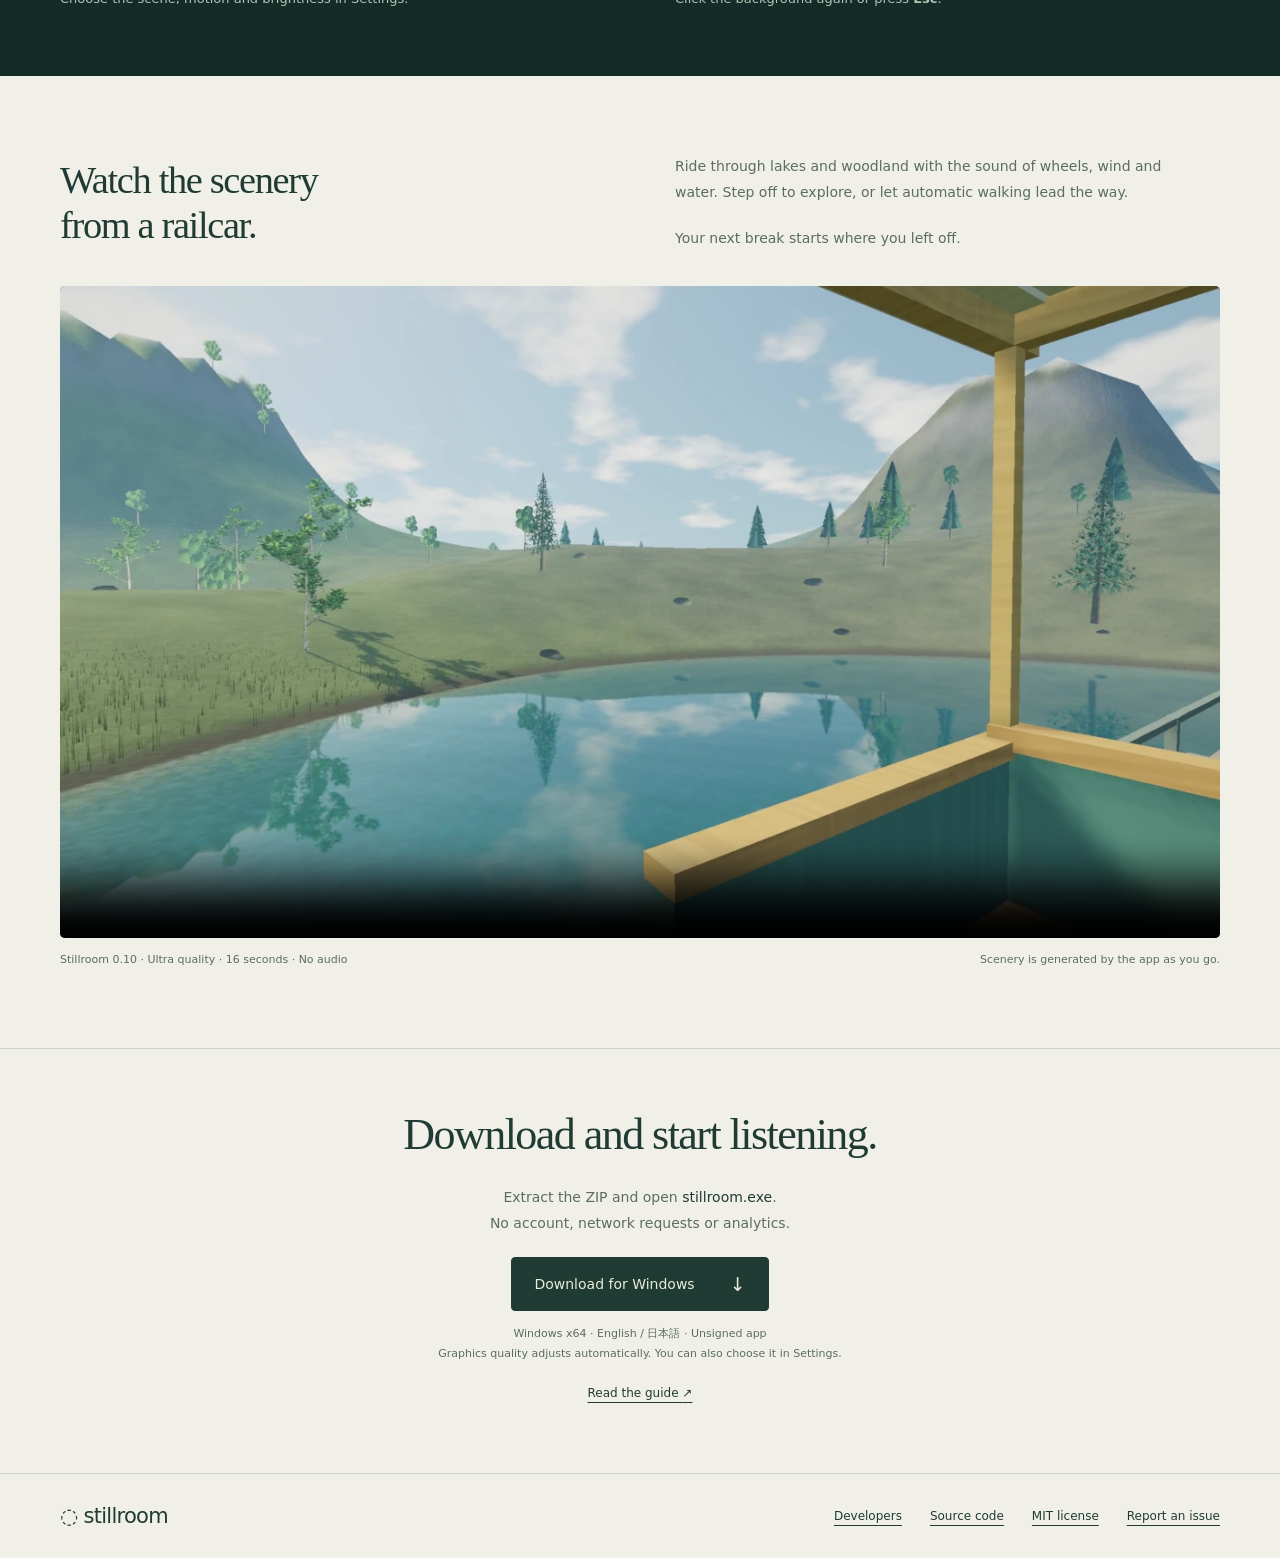
==== commit dcf2f1de: "Add continuous built-in music, generated wallpapers and journey sound" ====
--- a/docs/index.html
+++ b/docs/index.html
@@ -28,17 +28,17 @@
       <h1 id="hero-title">Music for work.<br>Scenery for a break.</h1>
       <p class="intro">Work with music and a still background.<br>Click the background to watch some scenery.<br>Press <kbd>Esc</kbd> to return. The music keeps playing.</p>
       <a class="button" href="https://github.com/M-simplifier/stillroom/releases/latest">Download for Windows <span aria-hidden="true">↓</span></a>
-      <p class="detail">Windows x64 · Free &amp; open source · 0.10</p>
+      <p class="detail">Windows x64 · Free &amp; open source · 0.11</p>
     </div>
     <figure class="player">
-      <img src="room-en.png" width="700" height="500" fetchpriority="high" alt="Stillroom's working screen: a misty woodland background with a small row of music and settings controls.">
+      <img src="room-en.png" width="700" height="500" fetchpriority="high" alt="Stillroom's working screen: a still water landscape with a small row of music and settings controls.">
       <figcaption>The working screen</figcaption>
     </figure>
   </section>
 
   <section class="focus wrap" id="focus" aria-label="While you work">
-    <article><h2>Open it. Music starts.</h2><p>Four built-in tracks are ready to play. You can also choose your own music folder. Tracks blend into one another.</p></article>
-    <article><h2>A background that stays still.</h2><p>Choose a plain colour or an image, dimmed to taste. In fullscreen, the controls hide when you leave them alone.</p></article>
+    <article><h2>Open it. Music starts.</h2><p>Piano, warm keys, and a quiet pulse. Four built-in moods change gently as you listen. Your own music folder is welcome too.</p></article>
+    <article><h2>A background that stays still.</h2><p>A quiet water landscape is ready from the start. Choose another view or your own image. In fullscreen, the controls hide when you leave them alone.</p></article>
   </section>
 
   <section class="rest" id="rest" aria-labelledby="rest-title">
@@ -61,7 +61,7 @@
   <section class="journey wrap" id="journey" aria-labelledby="journey-title">
     <div class="journey-copy">
       <h2 id="journey-title">Watch the scenery<br>from a railcar.</h2>
-      <div><p>Journey is another choice for your breaks. Ride through lakes and woodland, step off to explore, or let automatic walking lead the way.</p><p>Your next break starts where you left off.</p></div>
+      <div><p>Ride through lakes and woodland with the sound of wheels, wind and water. Step off to explore, or let automatic walking lead the way.</p><p>Your next break starts where you left off.</p></div>
     </div>
     <figure class="film">
       <div class="film-frame"><video controls playsinline preload="none" poster="journey-poster.webp" width="1280" height="720" aria-label="A journey in Stillroom 0.10 at Ultra quality. 16 seconds, no audio."><source src="journey.mp4" type="video/mp4"><p><a href="journey.mp4">Download the journey film</a></p></video></div>
